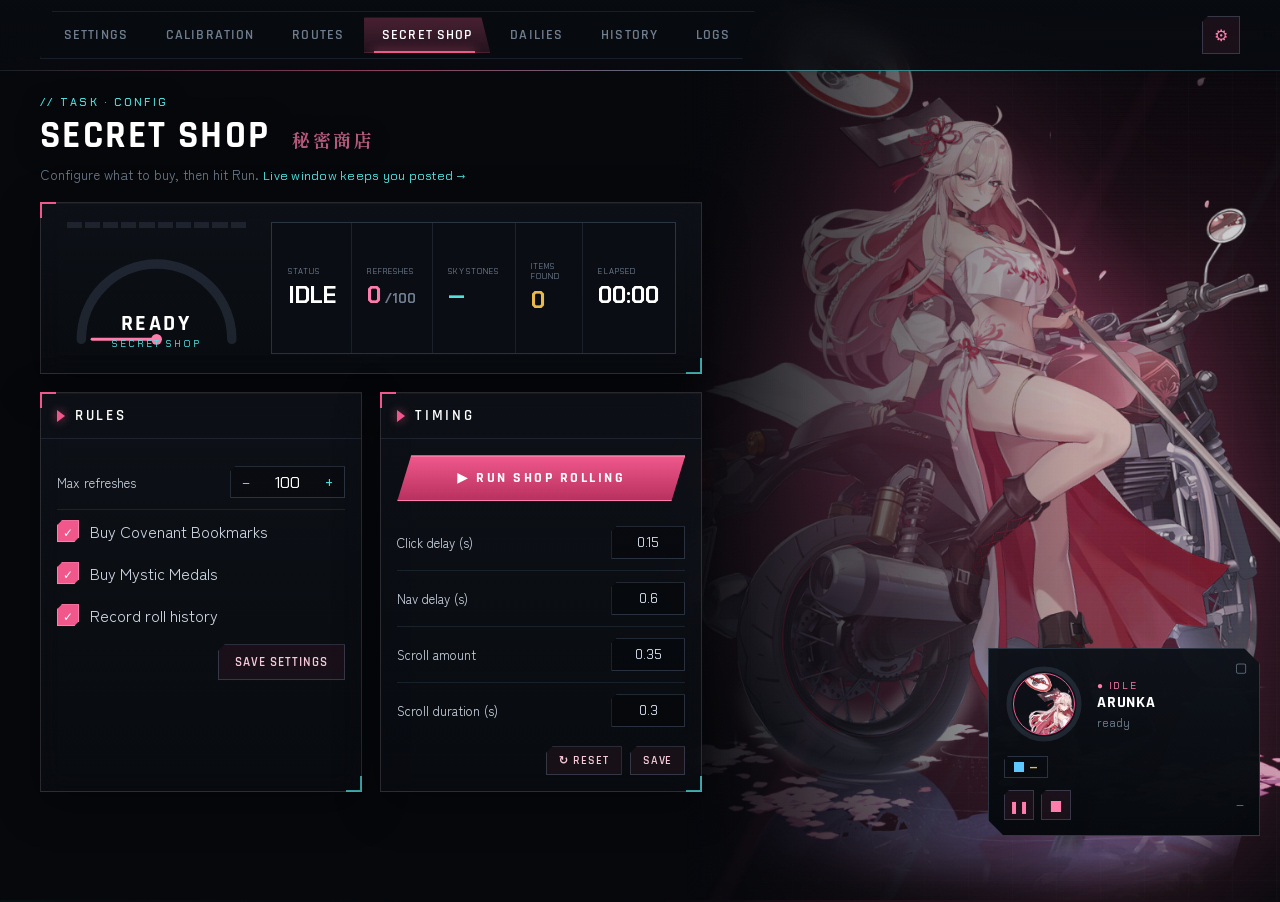
==== ui/index.html @ 245c7cd4 "Initial commit" ====
<!DOCTYPE html>
<html lang="en">
<head>
<meta charset="utf-8">
<meta name="viewport" content="width=device-width, initial-scale=1">
<title>Arunka — Epic Seven Bot</title>
<link rel="preconnect" href="https://fonts.googleapis.com">
<link rel="preconnect" href="https://fonts.gstatic.com" crossorigin>
<link href="https://fonts.googleapis.com/css2?family=Rajdhani:wght@500;600;700&family=Chakra+Petch:wght@400;500;600;700&family=Shippori+Mincho:wght@600;700&family=Zen+Kaku+Gothic+New:wght@400;500;700&display=swap" rel="stylesheet">
<link rel="stylesheet" href="arunka-tech.css">
<link rel="stylesheet" href="arunka-app.css">
<style>
  /* Extra live-state styles */
  .status-dot{width:8px;height:8px;border-radius:50%;background:var(--muted);box-shadow:none;display:inline-block;transition:.3s;}
  .status-dot.ok{background:var(--jade);box-shadow:0 0 8px var(--jade);}
  .status-dot.err{background:var(--crimson-br);box-shadow:0 0 8px var(--crimson-br);}
  #preview-stage-wrap{position:relative;margin:14px;border:1px solid var(--line-2);border-radius:12px;overflow:hidden;background:#0c0e12;}
  #preview-img{display:block;width:100%;height:auto;min-height:200px;object-fit:contain;}
  #preview-placeholder{display:flex;align-items:center;justify-content:center;height:220px;color:var(--muted);font-family:var(--tech);font-size:12px;}
  .ovl-live{position:absolute;border:1.5px solid var(--ice);box-shadow:0 0 12px rgba(79,227,224,.5);background:rgba(79,227,224,.08);pointer-events:none;}
  .ovl-live b{position:absolute;top:-17px;left:0;font-family:var(--tech);font-size:9px;color:var(--ice);white-space:nowrap;}
  #roll-img-wrap{position:relative;margin:14px;border:1px solid var(--line-2);border-radius:12px;overflow:hidden;background:#0c0e12;}
  #roll-img{display:block;width:100%;height:auto;}
  #roll-placeholder{display:flex;align-items:center;justify-content:center;height:200px;color:var(--muted);font-family:var(--tech);font-size:12px;}
  .runbtn.stop{background:linear-gradient(180deg,#444,#2a2a2a);border-color:#666;}
  .runbtn.paused{background:linear-gradient(180deg,#e0a020,#b07818);border-color:#e0a020;}
  select.sel option{background:#0a0e14;}
</style>
</head>
<body data-theme="dark" data-shell="c" data-amb="right">

<div class="char-glow show" id="charGlow"></div>
<img class="ambient right show" id="ambient" src="assets/arunka.png" alt="">
<div class="ambient-scrim"></div>
<div class="petal-field" id="petals"></div>

<!-- ============ SINGLE PERSISTENT NAV ============ -->
<div class="topnav">
  <nav class="gearnav">
    <button class="tab" data-v="settings">Settings</button>
    <button class="tab" data-v="calibration">Calibration</button>
    <button class="tab" data-v="routes">Routes</button>
    <button class="tab on" data-v="shop">Secret Shop</button>
    <button class="tab" data-v="dailies">Dailies</button>
    <button class="tab" data-v="history">History</button>
    <button class="tab" data-v="logs">Logs</button>
  </nav>
  <button class="navsettings" data-v="settings" title="Settings">⚙</button>
</div>

<!-- ============ VIEW: SETTINGS ============ -->
<section class="view" id="v-settings">
  <div class="view-head">
    <h1 data-kick="system · adb link">Settings <span class="jp">設定</span></h1>
    <p>Connect Arunka to your BlueStacks emulator over ADB.</p>
  </div>
  <div class="row screenwrap">
    <div class="col panel">
      <div class="cardhd" style="justify-content:space-between;">ADB Connection
        <span id="adb-status-badge" style="display:flex;align-items:center;gap:7px;font-family:var(--tech);font-size:11px;color:var(--muted);text-transform:none;letter-spacing:0;">
          <span class="status-dot" id="adb-dot"></span><span id="adb-status-text">not connected</span>
        </span>
      </div>
      <div class="pad">
        <div class="field"><label>ADB host</label><input class="inp" id="cfg-adb-host" style="width:140px;" value="localhost"></div>
        <div class="field"><label>ADB port</label><input class="inp" id="cfg-adb-port" value="5555"></div>
        <div class="field" style="align-items:flex-start;flex-direction:column;gap:8px;">
          <label>ADB path</label>
          <div style="display:flex;gap:8px;width:100%;"><input class="inp" id="cfg-adb-path" style="flex:1;width:auto;text-align:left;" value="C:\Program Files\BlueStacks_nxt\HD-Adb.exe"><button class="ghostbtn sm" onclick="browseFile('cfg-adb-path')">Browse…</button></div>
        </div>
        <div class="field" style="align-items:flex-start;flex-direction:column;gap:8px;border-bottom:0;">
          <label>BlueStacks player</label>
          <div style="display:flex;gap:8px;width:100%;"><input class="inp" id="cfg-bs-path" style="flex:1;width:auto;text-align:left;" value="C:\Program Files\BlueStacks_nxt\HD-Player.exe"><button class="ghostbtn sm" onclick="browseFile('cfg-bs-path')">Browse…</button></div>
        </div>
        <div style="display:flex;gap:8px;margin-top:14px;">
          <button class="runbtn" id="connect-btn" style="margin:0;flex:1;padding:13px;" onclick="connectAdb()">⚡ Connect</button>
          <button class="ghostbtn" style="flex:1;" onclick="launchBluestacks()">▶ Launch BlueStacks</button>
        </div>
      </div>
    </div>
    <div class="col panel" style="max-width:320px;">
      <div class="cardhd">Status</div>
      <div class="pad">
        <div class="field"><label>Device</label><span class="chip" id="device-chip" style="color:var(--muted);">—</span></div>
        <div class="field"><label>Capture scale</label><span class="chip"><i class="ico blue"></i>1920px max</span></div>
        <div class="field"><label>Screencap method</label><span class="chip">ADB screencap</span></div>
        <div class="field" style="border-bottom:0;"><label>Templates loaded</label><span class="chip" id="templates-chip"><i class="ico gn"></i><span id="templates-count">0 / 12</span></span></div>
      </div>
    </div>
  </div>

  <div class="row screenwrap">
    <div class="col panel" style="max-width:520px;">
      <div class="cardhd">Appearance &amp; HUD</div>
      <div class="pad">
        <div class="optrow"><label>Theme</label>
          <div class="segset" id="themeSeg">
            <button data-theme-set="dark" class="on">☾ Dark</button>
            <button data-theme-set="light">☀ White</button>
          </div>
        </div>
        <div class="optrow" style="border-bottom:0;"><label>Status window</label>
          <div class="segset" id="hudSeg">
            <button data-set="seal" class="on">◉ Seal HUD</button>
            <button data-set="bar">▭ Status Bar</button>
          </div>
        </div>
      </div>
    </div>
  </div>
</section>

<!-- ============ VIEW: CALIBRATION ============ -->
<section class="view" id="v-calibration">
  <div class="view-head">
    <h1 data-kick="vision · template + nav capture">Calibration <span class="jp">照準</span></h1>
    <p>Teach Arunka what to look for — drag a box to capture a template, single-click to record a nav point. <span class="hand">cyan = live matches ✦</span></p>
  </div>
  <div class="calib">
    <div class="calib-side panel">
      <div class="cardhd">Mode</div>
      <div class="pad" style="overflow:visible;flex:none;padding-bottom:8px;">
        <div class="mode-opt on" data-mopt="tpl"><span class="radio"><i></i></span><div><div style="font-size:13px;">Template <small>· drag region</small></div></div></div>
        <div class="mode-opt" data-mopt="nav"><span class="radio"><i></i></span><div><div style="font-size:13px;">Nav click <small>· single click</small></div></div></div>
        <div class="note dim" style="font-size:15px;margin-top:4px;">drag a box around a UI element ✎</div>
      </div>
      <div class="pad" id="calib-checklist" style="border-top:1px solid var(--line);">
        <div class="grp head first">Templates</div>
        <div class="grp">Secret Shop</div>
        <div class="cap-row"><span class="dot" id="dot-shop_refresh_btn"></span><label>Refresh button</label><button class="capbtn" onclick="captureTemplate('shop_refresh_btn')">Capture</button></div>
        <div class="cap-row"><span class="dot" id="dot-shop_confirm_refresh_btn"></span><label>Confirm refresh dialog</label><button class="capbtn" onclick="captureTemplate('shop_confirm_refresh_btn')">Capture</button></div>
        <div class="cap-row"><span class="dot" id="dot-shop_buy_btn"></span><label>Buy button (row)</label><button class="capbtn" onclick="captureTemplate('shop_buy_btn')">Capture</button></div>
        <div class="cap-row"><span class="dot" id="dot-shop_confirm_buy_btn"></span><label>Buy button (confirm dialog)</label><button class="capbtn" onclick="captureTemplate('shop_confirm_buy_btn')">Capture</button></div>
        <div class="cap-row"><span class="dot" id="dot-item_covenant_bookmark"></span><label>Covenant bookmark icon</label><button class="capbtn" onclick="captureTemplate('item_covenant_bookmark')">Capture</button></div>
        <div class="cap-row"><span class="dot" id="dot-item_mystic_medal"></span><label>Mystic medal icon</label><button class="capbtn" onclick="captureTemplate('item_mystic_medal')">Capture</button></div>
        <div class="grp">Dailies</div>
        <div class="cap-row"><span class="dot" id="dot-daily_missions_tab"></span><label>Daily missions tab</label><button class="capbtn" onclick="captureTemplate('daily_missions_tab')">Capture</button></div>
        <div class="cap-row"><span class="dot" id="dot-daily_claim_all_btn"></span><label>Claim all (dailies)</label><button class="capbtn" onclick="captureTemplate('daily_claim_all_btn')">Capture</button></div>
        <div class="cap-row"><span class="dot" id="dot-mailbox_tab"></span><label>Mailbox tab</label><button class="capbtn" onclick="captureTemplate('mailbox_tab')">Capture</button></div>
        <div class="cap-row"><span class="dot" id="dot-mailbox_claim_all_btn"></span><label>Claim all (mailbox)</label><button class="capbtn" onclick="captureTemplate('mailbox_claim_all_btn')">Capture</button></div>
        <div class="cap-row"><span class="dot" id="dot-reputation_tab"></span><label>Reputation tab</label><button class="capbtn" onclick="captureTemplate('reputation_tab')">Capture</button></div>
        <div class="cap-row"><span class="dot" id="dot-reputation_claim_btn"></span><label>Claim (reputation)</label><button class="capbtn" onclick="captureTemplate('reputation_claim_btn')">Capture</button></div>
        <div class="grp head" style="margin-top:18px;">Nav Click Points</div>
        <div class="grp">Secret Shop</div>
        <div class="cap-row"><span class="dot" id="dot-nav_lobby"></span><label>Lobby / main screen</label><button class="capbtn" onclick="recordNavPoint('nav_lobby')">Record</button></div>
        <div class="cap-row"><span class="dot" id="dot-nav_shop_tab"></span><label>Shop icon in nav bar</label><button class="capbtn" onclick="recordNavPoint('nav_shop_tab')">Record</button></div>
        <div class="cap-row"><span class="dot" id="dot-nav_secret_shop"></span><label>Secret Shop entry</label><button class="capbtn" onclick="recordNavPoint('nav_secret_shop')">Record</button></div>
        <div class="grp">Dailies</div>
        <div class="cap-row"><span class="dot" id="dot-nav_daily_tab"></span><label>Daily missions icon</label><button class="capbtn" onclick="recordNavPoint('nav_daily_tab')">Record</button></div>
        <div class="cap-row"><span class="dot" id="dot-nav_mailbox"></span><label>Mailbox icon</label><button class="capbtn" onclick="recordNavPoint('nav_mailbox')">Record</button></div>
        <div class="cap-row"><span class="dot" id="dot-nav_reputation"></span><label>Reputation icon</label><button class="capbtn" onclick="recordNavPoint('nav_reputation')">Record</button></div>
      </div>
      <div class="pad" style="border-top:1px solid var(--line);flex:none;">
        <button class="runbtn" style="margin:0;padding:13px;" onclick="refreshScreenshot()">◎ Refresh Screenshot</button>
      </div>
    </div>

    <div class="preview panel">
      <div class="preview-head">
        <span style="font-family:var(--brush);color:var(--sakura);letter-spacing:.1em;">Game Preview</span>
        <button class="ghostbtn sm" onclick="refreshScreenshot()">↻ Refresh</button>
      </div>
      <div id="preview-stage-wrap">
        <img id="preview-img" style="display:none;">
        <div id="preview-placeholder">Connect ADB and hit Refresh to see the game screen</div>
      </div>
    </div>
  </div>
</section>

<!-- ============ VIEW: SECRET SHOP ============ -->
<section class="view" id="v-shop">
  <div class="view-head">
    <h1 data-kick="task · config">Secret Shop <span class="jp">秘密商店</span></h1>
    <p>Configure what to buy, then hit Run. <span class="hand">Live window keeps you posted →</span></p>
  </div>

  <div class="panel cluster screenwrap">
    <div class="cluster-l">
      <div class="revstrip">
        <i id="rv0"></i><i id="rv1"></i><i id="rv2"></i><i id="rv3"></i><i id="rv4"></i>
        <i id="rv5"></i><i id="rv6"></i><i id="rv7"></i><i id="rv8"></i><i id="rv9"></i>
      </div>
      <div class="gauge">
        <svg viewBox="0 0 150 92" style="overflow:visible;">
          <path d="M12 84 A63 63 0 0 1 138 84" fill="none" stroke="rgba(150,180,215,.14)" stroke-width="8" stroke-linecap="round"/>
          <path id="gv" d="M12 84 A63 63 0 0 1 138 84" fill="none" stroke="url(#tg)" stroke-width="8" stroke-linecap="round" stroke-dasharray="197.9" stroke-dashoffset="197.9"/>
          <defs><linearGradient id="tg" x1="0" y1="0" x2="1" y2="0"><stop offset="0" stop-color="#f0588c"/><stop offset=".6" stop-color="#ff7daa"/><stop offset="1" stop-color="#4fe3e0"/></linearGradient></defs>
          <line id="ndl" x1="75" y1="84" x2="75" y2="30" stroke="#ff7daa" stroke-width="2.5" stroke-linecap="round" style="transform-box:view-box;transform-origin:75px 84px;"/>
          <circle cx="75" cy="84" r="4.5" fill="#ff7daa"/>
        </svg>
        <div class="center"><div class="st" id="g-st">READY</div><div class="lb">SECRET SHOP</div></div>
      </div>
    </div>
    <div class="readouts">
      <div class="cell"><div class="k">Status</div><div class="v" id="r-status">IDLE</div></div>
      <div class="cell"><div class="k">Refreshes</div><div class="v pink"><span id="r-refresh">0</span><span style="font-size:13px;color:var(--muted)" id="r-max"> /100</span></div></div>
      <div class="cell"><div class="k">Skystones</div><div class="v ice" id="r-sky">—</div></div>
      <div class="cell"><div class="k">Items found</div><div class="v gold" id="r-found">0</div></div>
      <div class="cell"><div class="k">Elapsed</div><div class="v" id="r-elapsed">00:00</div></div>
    </div>
  </div>

  <div class="row screenwrap">
    <div class="col panel">
      <div class="cardhd">Rules</div>
      <div class="pad">
        <div class="field"><label>Max refreshes</label><div class="stepper"><button data-step="-1" data-t="maxref">−</button><span class="v" id="maxref">100</span><button data-step="1" data-t="maxref">+</button></div></div>
        <div class="check"><div class="box on" id="chk-bookmarks">✓</div><label>Buy Covenant Bookmarks</label></div>
        <div class="check"><div class="box on" id="chk-mystic">✓</div><label>Buy Mystic Medals</label></div>
        <div class="check"><div class="box on" id="chk-history">✓</div><label>Record roll history</label></div>
        <div style="text-align:right;margin-top:8px;"><button class="ghostbtn" onclick="saveShopSettings()">Save settings</button></div>
      </div>
    </div>
    <div class="col panel">
      <div class="cardhd">Timing</div>
      <div class="pad">
        <button class="runbtn compact" id="runbtn" onclick="toggleShop()">▶ Run Shop Rolling</button>
        <div class="field"><label>Click delay (s)</label><input class="inp" id="t-click" value="0.15"></div>
        <div class="field"><label>Nav delay (s)</label><input class="inp" id="t-nav" value="0.6"></div>
        <div class="field"><label>Scroll amount</label><input class="inp" id="t-scroll" value="0.35"></div>
        <div class="field" style="border-bottom:0;"><label>Scroll duration (s)</label><input class="inp" id="t-scrolld" value="0.3"></div>
        <div style="display:flex;gap:8px;justify-content:flex-end;margin-top:8px;">
          <button class="ghostbtn sm" onclick="resetShop()">↻ Reset</button>
          <button class="ghostbtn sm" onclick="saveShopSettings()">Save</button>
        </div>
      </div>
    </div>
  </div>
</section>

<!-- ============ VIEW: ROUTES ============ -->
<section class="view" id="v-routes">
  <div class="view-head">
    <h1 data-kick="navigation · click sequences">Routes <span class="jp">経路</span></h1>
    <p>Named sequences of nav points so tasks can drive through menus.</p>
  </div>
  <div class="row screenwrap">
    <div class="col panel" style="max-width:240px;display:flex;flex-direction:column;">
      <div class="cardhd">Saved Routes</div>
      <div class="pad" style="flex:1;" id="routes-list">
        <div style="color:var(--muted);font-family:var(--tech);font-size:12px;">Loading…</div>
      </div>
      <div class="pad" style="padding-top:0;display:flex;gap:8px;">
        <button class="ghostbtn" style="flex:1;" onclick="newRoute()">+ New</button>
        <button class="dangerbtn" style="flex:1;" onclick="deleteRoute()">Delete</button>
      </div>
    </div>
    <div class="col" style="display:flex;flex-direction:column;gap:18px;">
      <div class="panel">
        <div class="cardhd">Route Info</div>
        <div class="pad">
          <div class="field" style="border-bottom:0;gap:14px;"><label style="flex:none;width:96px;">Name</label><input class="inp" id="route-name" style="flex:1;width:auto;text-align:left;" placeholder="route_name"></div>
          <div class="field" style="border-bottom:0;gap:14px;"><label style="flex:none;width:96px;">Description</label><input class="inp" id="route-desc" style="flex:1;width:auto;text-align:left;" placeholder="What this route does"></div>
        </div>
      </div>
      <div class="panel">
        <div class="cardhd" style="justify-content:space-between;">Steps <span style="font-family:var(--tech);font-size:10px;color:var(--muted);letter-spacing:0;text-transform:none;">top = first click</span></div>
        <div class="pad">
          <div id="steps-list"></div>
          <div style="display:flex;gap:10px;align-items:center;margin-top:14px;">
            <span style="font-family:var(--tech);font-size:11px;color:var(--muted);text-transform:uppercase;letter-spacing:.1em;">Add step</span>
            <select class="sel" id="step-select" style="flex:1;"><option value="">— select nav point —</option></select>
            <button class="ghostbtn sm" onclick="addStep()">+ Add</button>
          </div>
        </div>
      </div>
      <button class="runbtn" onclick="saveRoute()">▣ Save Route</button>
    </div>
  </div>
</section>

<!-- ============ VIEW: DAILIES ============ -->
<section class="view" id="v-dailies">
  <div class="view-head">
    <h1 data-kick="task · auto-claim">Dailies <span class="jp">日課</span></h1>
    <p>Select which daily tasks to automate, then run.</p>
  </div>
  <div class="screenwrap panel" style="max-width:680px;">
    <div class="cardhd">Tasks</div>
    <div class="pad">
      <div class="check"><div class="box on" id="d-missions">✓</div><label>Claim daily mission rewards</label></div>
      <div class="check"><div class="box on" id="d-mailbox">✓</div><label>Claim mailbox</label></div>
      <div class="check"><div class="box on" id="d-reputation">✓</div><label>Claim reputation rewards</label></div>
    </div>
  </div>
  <button class="runbtn" id="dailies-runbtn" style="max-width:680px;" onclick="toggleDailies()">▶ Run Dailies</button>
</section>

<!-- ============ VIEW: HISTORY ============ -->
<section class="view" id="v-history">
  <div class="view-head">
    <h1 data-kick="telemetry · run log">History <span class="jp">記録</span></h1>
    <p>Recorded rolls — step through each captured frame.</p>
  </div>
  <div class="row screenwrap">
    <div class="col panel" style="max-width:240px;display:flex;flex-direction:column;">
      <div class="cardhd" style="justify-content:space-between;">Runs <span style="font-family:var(--tech);font-size:10px;color:var(--muted);text-transform:none;letter-spacing:0;" id="history-size">—</span></div>
      <div class="pad" style="flex:1;" id="history-runs-list">
        <div style="color:var(--muted);font-family:var(--tech);font-size:12px;">Loading…</div>
      </div>
      <div class="pad" style="padding-top:0;display:flex;gap:8px;">
        <button class="ghostbtn" style="flex:1;" onclick="loadHistory()">Refresh</button>
        <button class="dangerbtn" style="flex:1;" onclick="clearHistory()">Clear all</button>
      </div>
    </div>
    <div class="col panel">
      <div style="display:flex;align-items:center;gap:10px;padding:11px 14px;border-bottom:1px solid var(--line);flex-wrap:wrap;">
        <button class="navsq" id="roll-prev" onclick="prevRoll()">◀</button>
        <span style="font-family:var(--tech);font-size:12px;color:var(--bone);" id="roll-counter">Roll — / —</span>
        <button class="navsq" id="roll-next" onclick="nextRoll()">▶</button>
        <span class="seg-toggle"><b class="on" id="seg-top" onclick="switchHalf('top')">Top</b><b id="seg-bot" onclick="switchHalf('bottom')">Bottom</b></span>
        <span style="flex:1;"></span>
        <button class="dangerbtn sm" onclick="deleteCurrentRoll()">Delete roll</button>
        <button class="dangerbtn sm" onclick="deleteCurrentRun()">Delete run</button>
        <button class="ghostbtn sm" onclick="exportCsv()">Export CSV</button>
      </div>
      <div id="roll-img-wrap">
        <img id="roll-img" style="display:none;">
        <div id="roll-placeholder">Select a run to view rolls</div>
      </div>
      <div id="roll-outcome" style="margin:0 14px 14px;padding:10px 13px;border-radius:9px;background:rgba(0,0,0,.35);border:1px solid var(--line);font-family:var(--tech);font-size:12px;color:var(--bone);display:none;">
        <span style="color:var(--muted)">Outcome:</span> <span id="roll-outcome-text">—</span>
      </div>
    </div>
  </div>
</section>

<!-- ============ VIEW: LOGS ============ -->
<section class="view" id="v-logs">
  <div class="view-head">
    <h1 data-kick="system · live output">Logs <span class="jp">記録</span></h1>
    <p>Live colored output from the bot runtime.</p>
  </div>
  <div class="screenwrap panel">
    <div class="logbar">
      <div class="lfilter">
        <b class="on" data-lf="ALL">ALL</b>
        <b data-lf="INFO">INFO</b>
        <b data-lf="OK">OK</b>
        <b data-lf="WARN">WARN</b>
        <b data-lf="ERR">ERR</b>
      </div>
      <span style="flex:1;"></span>
      <span class="check" style="padding:0;gap:7px;"><span class="box on" id="autoscroll-box" style="width:18px;height:18px;">✓</span><label style="font-size:12px;flex:none;" onclick="toggleAutoscroll()">Autoscroll</label></span>
      <button class="dangerbtn sm" onclick="clearLogs()">Clear</button>
    </div>
    <div class="terminal" id="terminal"></div>
  </div>
</section>

<!-- ============ SEAL HUD ============ -->
<div class="live-seal" id="liveSeal">
  <span class="collapse" title="collapse">▢</span>
  <div class="top">
    <div class="seal-portrait">
      <span class="pulse"></span>
      <svg class="ring" width="80" height="80" viewBox="0 0 80 80" style="position:absolute;inset:0;">
        <circle class="trk" cx="40" cy="40" r="35" stroke-width="5"/>
        <circle class="val" id="sealRing" cx="40" cy="40" r="35" stroke-width="5" stroke-dasharray="219.9" stroke-dashoffset="219.9"/>
      </svg>
      <div class="face"><img src="assets/arunka.png" alt="Arunka"></div>
    </div>
    <div style="flex:1;min-width:0;">
      <div class="taskstate" id="hud-state">● idle</div>
      <div class="tasklabel" id="hud-task">Arunka</div>
      <div style="font-family:var(--tech);font-size:11px;color:var(--muted);margin-top:3px;" id="hud-sub">ready</div>
    </div>
  </div>
  <div style="display:flex;gap:6px;margin-top:12px;flex-wrap:wrap;">
    <span class="chip"><i class="ico blue"></i><b id="s-sky">—</b></span>
  </div>
  <div style="display:flex;gap:7px;margin-top:12px;align-items:center;">
    <div class="ctrlbtn" id="hud-pause" title="pause/resume" onclick="hudPause()">❚❚</div>
    <div class="ctrlbtn stop" title="stop" onclick="hudStop()">■</div>
    <div style="flex:1"></div>
    <div style="font-family:var(--tech);font-size:11px;color:var(--muted);" id="hud-elapsed">—</div>
  </div>
</div>

<!-- ============ STATUS BAR ============ -->
<div class="live-bar" id="liveBar">
  <img src="assets/arunka.png" alt="Arunka">
  <div class="seg" style="flex:none;min-width:150px;">
    <div class="taskstate" id="bar-state" style="color:var(--crimson-br)">▮ IDLE</div>
    <div class="glitch" id="bar-task" data-t="ARUNKA" style="font-size:15px;">ARUNKA</div>
  </div>
  <div class="seg" style="flex:1;">
    <div style="display:flex;justify-content:space-between;font-family:var(--tech);font-size:9.5px;color:var(--muted);letter-spacing:.1em;">
      <span id="bar-sub">READY</span><span id="bar-pct">0%</span>
    </div>
    <div class="bar" style="margin-top:5px;height:5px;"><i id="bar-bar" style="width:0%"></i></div>
    <div class="bar-read" style="margin-top:7px;">
      <span style="color:#5aa9e6">◇ <b id="b-sky">—</b></span>
      <span style="color:var(--muted)">elapsed <b id="b-elapsed" style="color:var(--bone)">—</b></span>
    </div>
  </div>
  <div class="seg" style="display:flex;gap:7px;">
    <div class="ctrlbtn" title="pause" onclick="hudPause()">❚❚</div>
    <div class="ctrlbtn stop" title="stop" onclick="hudStop()">■</div>
  </div>
</div>

<script>
/* =====================================================================
   ARUNKA — frontend runtime
   Talks to Python via window.pywebview.api.*  (each call → Promise)
   Python pushes updates via window.arunka.* callbacks
   ===================================================================== */

const $  = s => document.querySelector(s);
const $$ = s => [...document.querySelectorAll(s)];

// ── State ────────────────────────────────────────────────────────────────────
let _shopRunning  = false;
let _shopPaused   = false;
let _dailiesRunning = false;
let _autoscroll   = true;
let _currentRun   = null;   // { run_id, rolls: [] }
let _currentRoll  = 0;      // index into _currentRun.rolls
let _rollHalf     = 'top';
let _routes       = {};
let _navPoints    = [];
let _selectedRoute = null;
let _currentSteps = [];

// Gauge animation
const ARC = 197.9, RINGC = 219.9;
let _rpm = 0, _rpmTarget = 0, _raf = null;

// ── Petals ───────────────────────────────────────────────────────────────────
(function(){
  const f = $('#petals'); let html = '';
  for(let i=0;i<10;i++)
    html+=`<span class="pf-petal" style="left:${4+i*10}%;animation-duration:${9+i%6}s;animation-delay:${i*1.3}s;transform:scale(${.6+(i%3)*.3})"></span>`;
  f.innerHTML = html;
})();

// ── Ambient art per view ─────────────────────────────────────────────────────
const AMB = {
  settings:   {side:'right', cls:''},
  calibration:{side:'left',  cls:'small faint'},
  routes:     {side:'left',  cls:'small'},
  shop:       {side:'right', cls:''},
  dailies:    {side:'right', cls:''},
  history:    {side:'right', cls:'faint'},
  logs:       {side:'left',  cls:'faint'},
};
function placeAmbient(v){
  const a = AMB[v] || AMB.shop;
  document.body.dataset.amb = a.side;
  $('#ambient').className = 'ambient show ' + a.side + ' ' + a.cls;
  $('#charGlow').className = 'char-glow ' + (a.cls.includes('faint') ? '' : 'show');
}

// ── Tab switching ─────────────────────────────────────────────────────────────
function show(v){
  if(!AMB[v]) v = 'shop';
  $$('.tab').forEach(t => t.classList.toggle('on', t.dataset.v === v));
  $$('.view').forEach(s => s.classList.toggle('on', s.id === 'v-'+v));
  $('.navsettings')?.classList.toggle('on', v === 'settings');
  localStorage.setItem('arunka-tab', v);
  placeAmbient(v);
  // Lazy-load tab data
  if(v === 'history')   loadHistory();
  if(v === 'routes')    loadRoutes();
  if(v === 'calibration') loadTemplateStatus();
}
$$('.tab').forEach(t => t.addEventListener('click', () => show(t.dataset.v)));
$('.navsettings')?.addEventListener('click', () => show('settings'));

// ── Theme ─────────────────────────────────────────────────────────────────────
function setTheme(t){
  document.body.setAttribute('data-theme', t);
  localStorage.setItem('arunka-theme', t);
  $$('[data-theme-set]').forEach(x => x.classList.toggle('on', x.dataset.themeSet === t));
}
$$('[data-theme-set]').forEach(b => b.addEventListener('click', () => setTheme(b.dataset.themeSet)));

// ── HUD mode ─────────────────────────────────────────────────────────────────
function setWinMode(m){
  localStorage.setItem('arunka-winmode', m);
  $$('[data-set]').forEach(x => x.classList.toggle('on', x.dataset.set === m));
  document.body.dataset.mode = m;
}
$$('[data-set]').forEach(b => b.addEventListener('click', () => setWinMode(b.dataset.set)));

// ── Steppers ─────────────────────────────────────────────────────────────────
$$('.stepper button[data-step]').forEach(b => b.addEventListener('click', () => {
  const el = document.getElementById(b.dataset.t);
  let v = parseInt(el.textContent.replace(/,/g,'')) + (+b.dataset.step);
  v = Math.max(0, v);
  el.textContent = v.toLocaleString();
}));

// ── Checkboxes ───────────────────────────────────────────────────────────────
$$('.check .box').forEach(b => b.addEventListener('click', () => {
  b.classList.toggle('on');
  b.textContent = b.classList.contains('on') ? '✓' : '';
}));

// ── Log filter ───────────────────────────────────────────────────────────────
$$('.lfilter b').forEach(b => b.addEventListener('click', () => {
  $$('.lfilter b').forEach(x => x.classList.toggle('on', x === b));
  const f = b.dataset.lf;
  $$('#terminal .logline').forEach(l => {
    const lv = l.dataset.lv || 'info';
    l.style.display = (f === 'ALL' || lv.toUpperCase() === f) ? 'flex' : 'none';
  });
}));

// ── Calibration radio ────────────────────────────────────────────────────────
$$('.mode-opt').forEach(o => o.addEventListener('click', () =>
  o.parentElement.querySelectorAll('.mode-opt').forEach(x => x.classList.toggle('on', x === o))
));

// ── Seal HUD drag ────────────────────────────────────────────────────────────
(function(){
  const el = $('#liveSeal'); if(!el) return;
  let d=false, sx, sy, ox=0, oy=0;
  el.addEventListener('pointerdown', e => {
    if(e.target.classList.contains('collapse')||e.target.classList.contains('ctrlbtn')) return;
    d=true; sx=e.clientX; sy=e.clientY; el.style.cursor='grabbing'; el.setPointerCapture(e.pointerId);
  });
  el.addEventListener('pointermove', e => { if(!d) return; el.style.transform=`translate(${ox+e.clientX-sx}px,${oy+e.clientY-sy}px)`; });
  el.addEventListener('pointerup',   e => { d=false; ox+=e.clientX-sx; oy+=e.clientY-sy; el.style.cursor='grab'; });
  el.querySelector('.collapse').addEventListener('click', () => {
    el.style.transition='.25s'; el.style.opacity='.4'; el.style.transform+=' scale(.85)';
    setTimeout(()=>{ el.style.opacity='1'; el.style.transform=el.style.transform.replace(' scale(.85)',''); },650);
  });
})();

// ── Gauge RAF loop ────────────────────────────────────────────────────────────
function paintGauge(){
  const f = Math.max(0, Math.min(1, _rpm));
  const gv=$('#gv'); if(gv) gv.style.strokeDashoffset = ARC*(1-f);
  const n=$('#ndl');  if(n)  n.style.transform = `rotate(${-90+180*f}deg)`;
  const lit = Math.round(f*10);
  for(let i=0;i<10;i++){
    const el=$('#rv'+i); if(!el) continue;
    el.className = i<lit ? (i>=9?'red':i>=6?'warn':'on') : '';
  }
}
function gaugeLoop(){ _rpm += (_rpmTarget-_rpm)*0.12; _rpm=Math.max(0,_rpm); paintGauge(); _raf=requestAnimationFrame(gaugeLoop); }
gaugeLoop();

// ── HUD sync ──────────────────────────────────────────────────────────────────
function syncHUD(data){
  const { refresh=0, found=0, elapsed='00:00', max=100, state='idle', task='Arunka', sky=null } = data;
  const pct = Math.round(refresh/max*100);

  // cluster
  $('#r-refresh').textContent = refresh;
  $('#r-found').textContent   = found;
  $('#r-elapsed').textContent = elapsed;
  $('#r-max').textContent     = ` /${max}`;
  if(sky !== null) $('#r-sky').textContent = sky.toLocaleString ? sky.toLocaleString() : sky;

  // gauge ring
  const ring = $('#sealRing');
  if(ring) ring.style.strokeDashoffset = RINGC*(1 - refresh/max);

  // seal HUD
  $('#hud-sub').innerHTML = `refresh <b style="color:var(--sakura)">${refresh}</b>/${max} · found ${found}`;
  $('#hud-elapsed').textContent = elapsed;
  if(sky !== null){ $('#s-sky').textContent = sky; }

  // status bar
  $('#bar-sub').textContent    = `REFRESH ${refresh}/${max} · FOUND ${found}`;
  $('#bar-pct').textContent    = pct+'%';
  $('#bar-bar').style.width    = pct+'%';
  $('#b-elapsed').textContent  = elapsed;
  if(sky !== null) $('#b-sky').textContent = sky;

  setHUDState(state, task);
}

function setHUDState(state, task='Arunka'){
  const labels = {idle:'● idle', running:'● rolling', paused:'❚ paused', done:'✓ done', error:'✕ error'};
  $('#hud-state').textContent  = labels[state] || '● '+state;
  $('#hud-task').textContent   = task;
  $('#bar-state').textContent  = '▮ '+(state.toUpperCase());
  $('#bar-task').textContent   = task.toUpperCase();
  $('#bar-task').dataset.t     = task.toUpperCase();

  // cluster status + gauge RPM
  const stMap = {idle:'IDLE', running:'RUNNING', paused:'PAUSED', done:'DONE', error:'ERROR'};
  const stEl = $('#r-status'); if(stEl) stEl.textContent = stMap[state]||state.toUpperCase();
  const gst  = $('#g-st');     if(gst)  gst.textContent  = state==='running'?'ROLL':state==='done'?'DONE':'READY';
  _rpmTarget = state==='running' ? 0.65 + Math.random()*0.25 : 0;
}

// ─── Python → JS callbacks (window.arunka) ────────────────────────────────────
window.arunka = {

  log(ts, level, tag, msg){
    const t = $('#terminal'); if(!t) return;
    const row = document.createElement('div');
    row.className = 'logline'; row.dataset.lv = level;
    const lvMap = {ok:'ok', info:'info', warn:'warn', err:'err', debug:'info', success:'ok', warning:'warn', error:'err', critical:'err'};
    const lv = lvMap[level] || 'info';
    row.innerHTML = `<span class="ts">${ts}</span><span class="lv ${lv}">${lv.toUpperCase()}</span><span class="tag">[${tag}]</span><span class="msg">${msg}</span>`;

    // apply current filter
    const active = $('.lfilter b.on');
    const f = active ? active.dataset.lf : 'ALL';
    if(f !== 'ALL' && lv.toUpperCase() !== f) row.style.display = 'none';

    t.appendChild(row);
    if(_autoscroll) t.scrollTop = t.scrollHeight;
    while(t.children.length > 200) t.removeChild(t.firstChild);
  },

  shopProgress(data){
    _shopRunning = true;
    syncHUD({...data, state: _shopPaused ? 'paused' : 'running', task:'Secret Shop'});
  },

  shopState(state){
    if(state === 'running'){ _shopRunning=true; _shopPaused=false; }
    if(state === 'paused') { _shopPaused=true; }
    if(state === 'done' || state === 'error'){ _shopRunning=false; _shopPaused=false; _rpmTarget=0; }
    setHUDState(state, 'Secret Shop');

    const btn = $('#runbtn');
    if(state === 'running'){ btn.textContent='❚❚ Pause'; btn.classList.add('stop'); btn.classList.remove('paused'); }
    else if(state === 'paused'){ btn.textContent='▶ Resume'; btn.classList.remove('stop'); btn.classList.add('paused'); }
    else { btn.textContent='▶ Run Shop Rolling'; btn.classList.remove('stop','paused'); _rpmTarget=0; }
  },

  dailiesState(state){
    _dailiesRunning = (state === 'running');
    const btn = $('#dailies-runbtn');
    if(state==='running'){ btn.textContent='■ Stop Dailies'; btn.classList.add('stop'); }
    else { btn.textContent='▶ Run Dailies'; btn.classList.remove('stop'); }
    setHUDState(state, 'Dailies');
  },

  adbStatus(connected, serial){
    const dot  = $('#adb-dot');
    const text = $('#adb-status-text');
    const chip = $('#device-chip');
    if(connected){
      dot.className  = 'status-dot ok';
      text.textContent = serial + ' connected';
      text.style.color = 'var(--jade)';
      chip.innerHTML = `<i class="ico gn"></i>${serial}`;
      chip.style.borderColor = 'var(--jade)';
      chip.style.color       = 'var(--jade)';
    } else {
      dot.className  = 'status-dot';
      text.textContent = 'not connected';
      text.style.color = 'var(--muted)';
      chip.textContent = '—';
      chip.style.borderColor = '';
      chip.style.color       = 'var(--muted)';
    }
  },

  templateStatus(status){
    let ok=0, total=0;
    for(const [k,v] of Object.entries(status)){
      const dot = $(`#dot-${k}`); if(!dot) continue;
      total++;
      if(v){ ok++; dot.className='dot ok'; } else { dot.className='dot miss'; }
    }
    const chip = $('#templates-count');
    if(chip) chip.textContent = `${ok} / ${total}`;
  },
};

// ─── Settings ────────────────────────────────────────────────────────────────
function connectAdb(){
  const host = $('#cfg-adb-host').value;
  const port = $('#cfg-adb-port').value;
  const path = $('#cfg-adb-path').value;
  const bspath = $('#cfg-bs-path').value;

  // Save config first
  api('save_settings', {adb:{host,port:parseInt(port),adb_path:path,emulator_exe:bspath}})
    .then(() => api('connect_adb'))
    .then(r => {
      if(r.ok){ window.arunka.adbStatus(true, r.serial); }
      else { window.arunka.adbStatus(false, null); alert('ADB connect failed: '+r.error); }
    });
}

function launchBluestacks(){
  api('launch_bluestacks').then(r => {
    if(!r.ok) alert('Launch failed: '+r.error);
  });
}

function browseFile(id){
  // pywebview exposes a native file dialog
  if(window.pywebview){
    const result = window.pywebview.api.open_file_dialog ? null : null;
    // Fallback: open input[type=file] temporarily
  }
  // Use a hidden input as fallback
  const inp = document.createElement('input');
  inp.type = 'file'; inp.accept = '.exe,*';
  inp.onchange = () => { if(inp.files[0]) document.getElementById(id).value = inp.files[0].path||inp.files[0].name; };
  inp.click();
}

// ─── Calibration ─────────────────────────────────────────────────────────────
function loadTemplateStatus(){
  api('get_template_status').then(status => {
    window.arunka.templateStatus(status);
  });
}

function refreshScreenshot(){
  api('get_screenshot').then(r => {
    const img  = $('#preview-img');
    const ph   = $('#preview-placeholder');
    if(r.ok){
      img.src = 'data:image/jpeg;base64,'+r.image;
      img.style.display='block'; ph.style.display='none';
    } else {
      ph.textContent = 'Error: '+r.error; ph.style.display='flex'; img.style.display='none';
    }
  });
}

function captureTemplate(name){
  window.arunka.log(new Date().toTimeString().slice(0,8),'info','calib',
    `Ready to capture "${name}" — drag a region on the screenshot`);
  // TODO: implement drag-to-capture overlay on preview-img
  // For now, mark as a user instruction
}

function recordNavPoint(name){
  window.arunka.log(new Date().toTimeString().slice(0,8),'info','calib',
    `Ready to record "${name}" — click the point on the screenshot`);
}

// ─── Routes ──────────────────────────────────────────────────────────────────
function loadRoutes(){
  api('get_routes').then(data => {
    _routes    = data.routes    || {};
    _navPoints = data.nav_points || [];
    renderRouteList();
    renderNavPointSelect();
  });
}

function renderRouteList(){
  const list = $('#routes-list'); if(!list) return;
  list.innerHTML = '';
  const names = Object.keys(_routes);
  if(!names.length){ list.innerHTML='<div style="color:var(--muted);font-family:var(--tech);font-size:12px;">No routes saved</div>'; return; }
  names.forEach(name => {
    const route = _routes[name];
    const steps = Array.isArray(route) ? route : (route.steps||[]);
    const el = document.createElement('div');
    el.className = 'runitem' + (name===_selectedRoute?' on':'');
    el.innerHTML = `<div><div class="t">${name}</div><div class="s">${steps.length} steps</div></div><span class="arrow">▸</span>`;
    el.addEventListener('click', () => selectRoute(name));
    list.appendChild(el);
  });
}

function renderNavPointSelect(){
  const sel = $('#step-select'); if(!sel) return;
  sel.innerHTML = '<option value="">— select nav point —</option>';
  _navPoints.forEach(p => sel.innerHTML += `<option value="${p}">${p}</option>`);
  // also add delay option
  sel.innerHTML += '<option value="wait:0.6">delay · 0.6s</option>';
}

function selectRoute(name){
  _selectedRoute = name;
  const route = _routes[name] || {};
  const steps = Array.isArray(route) ? route : (route.steps||[]);
  const desc  = Array.isArray(route) ? '' : (route.description||'');
  $('#route-name').value  = name;
  $('#route-desc').value  = desc;
  _currentSteps = [...steps];
  renderSteps();
  renderRouteList();
}

function renderSteps(){
  const list = $('#steps-list'); if(!list) return;
  list.innerHTML = '';
  _currentSteps.forEach((s,i) => {
    const el = document.createElement('div');
    el.className='step';
    const kind = s.startsWith('wait') ? 'wait' : 'nav';
    el.innerHTML=`<span class="idx">${i+1}</span><span class="kindtag">${kind}</span><span class="nm">${s}</span><span class="sctrl"><button class="navsq" onclick="moveStep(${i},-1)">▲</button><button class="navsq" onclick="moveStep(${i},1)">▼</button><button class="navsq" onclick="removeStep(${i})">✕</button></span>`;
    list.appendChild(el);
  });
}

function addStep(){
  const v = $('#step-select').value;
  if(!v) return;
  _currentSteps.push(v);
  renderSteps();
}
function removeStep(i){ _currentSteps.splice(i,1); renderSteps(); }
function moveStep(i,dir){
  const j=i+dir; if(j<0||j>=_currentSteps.length) return;
  [_currentSteps[i],_currentSteps[j]]=[_currentSteps[j],_currentSteps[i]];
  renderSteps();
}
function newRoute(){ _selectedRoute=null; $('#route-name').value=''; $('#route-desc').value=''; _currentSteps=[]; renderSteps(); renderRouteList(); }
function deleteRoute(){
  if(!_selectedRoute) return;
  if(!confirm(`Delete route "${_selectedRoute}"?`)) return;
  api('delete_route', _selectedRoute).then(() => { delete _routes[_selectedRoute]; _selectedRoute=null; renderRouteList(); });
}
function saveRoute(){
  const name = $('#route-name').value.trim().replace(/\s+/g,'_');
  const desc = $('#route-desc').value.trim();
  if(!name){ alert('Route needs a name'); return; }
  api('save_route', name, desc, _currentSteps).then(r => {
    if(r.ok){ _routes[name]={steps:_currentSteps,description:desc}; _selectedRoute=name; renderRouteList(); }
  });
}

// ─── Secret Shop ─────────────────────────────────────────────────────────────
function getShopConfig(){
  return {
    refresh_limit:    parseInt($('#maxref').textContent) || 100,
    buy_bookmarks:    $('#chk-bookmarks').classList.contains('on'),
    buy_mystic_medals:$('#chk-mystic').classList.contains('on'),
    click_delay:      parseFloat($('#t-click').value)||0.15,
    navigation_delay: parseFloat($('#t-nav').value)||0.6,
    scroll_amount:    parseFloat($('#t-scroll').value)||0.35,
    scroll_duration:  parseFloat($('#t-scrolld').value)||0.3,
  };
}

function toggleShop(){
  if(_shopRunning){ api('pause_shop').then(r => window.arunka.shopState(r.state)); }
  else { api('start_shop', getShopConfig()).then(r => { if(!r.ok) alert(r.error); }); }
}

function resetShop(){ api('stop_shop').then(() => { _shopRunning=false; _shopPaused=false; syncHUD({state:'idle'}); window.arunka.shopState('idle'); }); }

function saveShopSettings(){
  api('save_settings',{ secret_shop:{ refresh_limit:parseInt($('#maxref').textContent)||100,
    buy_bookmarks:$('#chk-bookmarks').classList.contains('on'), buy_mystic_medals:$('#chk-mystic').classList.contains('on'),
    enabled:$('#chk-history').classList.contains('on') },
    timing:{ click_delay:parseFloat($('#t-click').value), navigation_delay:parseFloat($('#t-nav').value),
             scroll_amount:parseFloat($('#t-scroll').value), scroll_duration:parseFloat($('#t-scrolld').value) }
  }).then(() => window.arunka.log(new Date().toTimeString().slice(0,8),'ok','config','Settings saved'));
}

function hudPause(){ if(_shopRunning) api('pause_shop').then(r => window.arunka.shopState(r.state)); }
function hudStop() { if(_shopRunning) api('stop_shop'); else if(_dailiesRunning) api('stop_dailies'); }

// ─── Dailies ─────────────────────────────────────────────────────────────────
function toggleDailies(){
  if(_dailiesRunning){ api('stop_dailies'); }
  else {
    const sel = {
      missions:   $('#d-missions').classList.contains('on'),
      mailbox:    $('#d-mailbox').classList.contains('on'),
      reputation: $('#d-reputation').classList.contains('on'),
    };
    api('start_dailies', sel).then(r => { if(!r.ok) alert(r.error); });
  }
}

// ─── History ─────────────────────────────────────────────────────────────────
function loadHistory(){
  api('get_runs').then(data => {
    const runs = data.runs || [];
    const size = data.total_size || '—';
    $('#history-size').textContent = `${runs.length} · ${size}`;
    const list = $('#history-runs-list'); if(!list) return;
    list.innerHTML = '';
    if(!runs.length){ list.innerHTML='<div style="color:var(--muted);font-family:var(--tech);font-size:12px;">No history yet</div>'; return; }
    runs.forEach(run => {
      const el = document.createElement('div');
      el.className='runitem';
      const label = (run.id||'').replace('_',' · ').replace(/-/g,':');
      el.innerHTML=`<div><div class="t">${label}</div><div class="s">${run.rolls||0} rolls · ${run.bought||0} bought</div></div><span class="arrow">▸</span>`;
      el.addEventListener('click', () => selectRun(run));
      list.appendChild(el);
    });
  });
}

function selectRun(runSummary){
  $$('#history-runs-list .runitem').forEach(x=>x.classList.remove('on'));
  event.currentTarget?.classList.add('on');
  api('get_run_detail', runSummary.id).then(detail => {
    const rolls = detail.rolls || [];
    _currentRun  = { run_id: runSummary.id, rolls };
    _currentRoll = 0;
    showRoll(0);
    $('#roll-outcome').style.display = rolls.length ? 'block' : 'none';
  });
}

function showRoll(idx){
  if(!_currentRun) return;
  const rolls = _currentRun.rolls;
  if(!rolls.length){ $('#roll-counter').textContent='Roll — / —'; return; }
  idx = Math.max(0, Math.min(rolls.length-1, idx));
  _currentRoll = idx;
  const roll = rolls[idx];
  $('#roll-counter').textContent = `Roll ${idx+1} / ${rolls.length}`;
  const filename = _rollHalf === 'top' ? roll.top_img : roll.bottom_img;
  api('get_roll_image', _currentRun.run_id, filename).then(b64 => {
    const img=document.getElementById('roll-img'), ph=document.getElementById('roll-placeholder');
    if(b64){ img.src='data:image/jpeg;base64,'+b64; img.style.display='block'; ph.style.display='none'; }
    else   { img.style.display='none'; ph.textContent='No image for this roll'; ph.style.display='flex'; }
  });
  if(roll){
    const out = roll.outcome||'—';  // roll.n is the roll number
    $('#roll-outcome-text').innerHTML=`<span style="color:var(--gold)">${out}</span>&nbsp; <span style="color:var(--muted)">Found:</span> ${roll.found||0} &nbsp;<span style="color:var(--muted)">Bought:</span> ${roll.bought||0}`;
    $('#roll-outcome').style.display='block';
  }
}

function prevRoll(){ if(_currentRun) showRoll(_currentRoll-1); }
function nextRoll(){ if(_currentRun) showRoll(_currentRoll+1); }

function switchHalf(half){
  _rollHalf = half;
  $('#seg-top').classList.toggle('on', half==='top');
  $('#seg-bot').classList.toggle('on', half==='bottom');
  if(_currentRun) showRoll(_currentRoll);
}

function deleteCurrentRoll(){
  if(!_currentRun||!_currentRun.rolls.length) return;
  if(!confirm('Delete this roll?')) return;
  // TODO: api call once delete_roll is implemented
}

function deleteCurrentRun(){
  if(!_currentRun) return;
  if(!confirm('Delete this entire run?')) return;
  api('delete_run', _currentRun.run_id).then(() => { _currentRun=null; loadHistory(); });
}

function clearHistory(){ if(!confirm('Clear all history?')) return; api('clear_history').then(() => loadHistory()); }
function exportCsv(){
  if(!_currentRun) return;
  api('export_run_csv', _currentRun.run_id).then(r => { if(r.ok) alert('CSV saved to: '+r.path); });
}

// ─── Logs ─────────────────────────────────────────────────────────────────────
function clearLogs(){ const t=$('#terminal'); if(t) t.innerHTML=''; }
function toggleAutoscroll(){
  _autoscroll = !_autoscroll;
  const box=$('#autoscroll-box');
  box.classList.toggle('on',_autoscroll);
  box.textContent = _autoscroll ? '✓' : '';
}

// ─── pywebview API helper ─────────────────────────────────────────────────────
function api(method, ...args){
  if(window.pywebview && window.pywebview.api){
    return window.pywebview.api[method](...args);
  }
  // Fallback for browser testing (no-op Promise)
  console.warn('[api] pywebview not ready, called:', method, args);
  return Promise.resolve({ok:false,error:'pywebview not ready'});
}

// ─── Init (runs after pywebview is ready) ─────────────────────────────────────
function init(){
  // Load settings into form fields
  api('get_settings').then(s => {
    const adb = s.adb || {};
    if(adb.host)         $('#cfg-adb-host').value = adb.host;
    if(adb.port)         $('#cfg-adb-port').value = adb.port;
    if(adb.adb_path)     $('#cfg-adb-path').value = adb.adb_path;
    if(adb.emulator_exe) $('#cfg-bs-path').value  = adb.emulator_exe;
    const ss = s.secret_shop || {};
    if(ss.refresh_limit) $('#maxref').textContent  = ss.refresh_limit;
    if(ss.buy_bookmarks    === false){ const b=$('#chk-bookmarks'); b.classList.remove('on'); b.textContent=''; }
    if(ss.buy_mystic_medals=== false){ const b=$('#chk-mystic');    b.classList.remove('on'); b.textContent=''; }
    const t = s.timing || {};
    if(t.click_delay)       $('#t-click').value  = t.click_delay;
    if(t.navigation_delay)  $('#t-nav').value    = t.navigation_delay;
    if(t.scroll_amount)     $('#t-scroll').value = t.scroll_amount;
    if(t.scroll_duration)   $('#t-scrolld').value= t.scroll_duration;
  });

  // Check ADB status
  api('get_adb_status').then(r => window.arunka.adbStatus(r.connected, r.serial));
}

// ─── Boot ─────────────────────────────────────────────────────────────────────
setTheme(localStorage.getItem('arunka-theme') || 'dark');
setWinMode(localStorage.getItem('arunka-winmode') || 'seal');
show(localStorage.getItem('arunka-tab') || 'shop');
paintGauge();

// pywebview fires this event when the Python API is bound
window.addEventListener('pywebviewready', init);
// In dev (opening HTML in browser directly), init after a tick
if(!window.pywebview) setTimeout(init, 100);
</script>
</body>
</html>
---- ui/arunka-tech.css ----
/* =========================================================
   ARUNKA — futurist moto-tech instrument cluster
   Carbon dark · sakura-pink primary · cyan telemetry accent.
   Class vocabulary unchanged so the Seal HUD + Status Bar carry over.
   ========================================================= */

:root{
  --ink:        #07090d;
  --ink-2:      #0c1016;
  --ink-3:      #121922;
  --panel:      #0a0e14;
  --line:       rgba(150,180,215,.12);
  --line-2:     rgba(150,180,215,.24);

  --crimson:    #f0588c;   /* sakura-pink primary (kept) */
  --crimson-br: #ff7daa;
  --crimson-dk: #b8315f;
  --ice:        #4fe3e0;   /* cyan telemetry secondary */
  --ice-2:      #5cc8ff;
  --sakura:     #f7c9d8;
  --sakura-soft:#ffe3ec;
  --paper:      #eef3f8;
  --bone:       #cdd6e2;
  --muted:      #6f7d8e;
  --gold:       #e9b949;
  --jade:       #46d6a0;

  --display: "Rajdhani", system-ui, sans-serif;  /* condensed tech display */
  --ui:      "Zen Kaku Gothic New", system-ui, sans-serif;
  --tech:    "Chakra Petch", monospace;           /* data / readouts */
  --brush:   "Shippori Mincho", serif;            /* kanji accents only */
}

*{ box-sizing:border-box; }
html,body{ margin:0; padding:0; }
body{
  background:
    radial-gradient(1100px 600px at 84% -10%, rgba(240,88,140,.12), transparent 62%),
    radial-gradient(900px 500px at -6% 108%, rgba(79,227,224,.07), transparent 58%),
    var(--ink);
  color:var(--bone);
  font-family:var(--ui);
  -webkit-font-smoothing:antialiased;
  min-height:100vh;
}
/* faint instrument grid + scanlines */
body::before{
  content:""; position:fixed; inset:0; pointer-events:none; z-index:0; opacity:.6;
  background-image:
    linear-gradient(rgba(150,180,215,.04) 1px, transparent 1px),
    linear-gradient(90deg, rgba(150,180,215,.04) 1px, transparent 1px),
    repeating-linear-gradient(0deg, transparent 0 3px, rgba(0,0,0,.18) 3px 4px);
  background-size:44px 44px, 44px 44px, 100% 4px;
}
/* diagonal speed streak */
body::after{
  content:""; position:fixed; top:0; right:0; width:46vw; height:100vh; pointer-events:none; z-index:0; opacity:.5;
  background:linear-gradient(118deg, transparent 46%, rgba(240,88,140,.05) 47% 48%, transparent 49%, transparent 62%, rgba(79,227,224,.04) 63% 63.6%, transparent 64%);
}

/* ---------- brand + nav ---------- */
.brandbar{
  position:sticky; top:0; z-index:40; display:flex; align-items:center; gap:18px;
  padding:11px 22px;
  background:linear-gradient(180deg, rgba(8,11,16,.97), rgba(8,11,16,.84));
  border-bottom:1px solid var(--line);
  backdrop-filter:blur(8px);
}
.brandbar::after{ content:""; position:absolute; left:0; right:0; bottom:-1px; height:1px;
  background:linear-gradient(90deg, transparent, var(--crimson) 30%, var(--ice) 70%, transparent); opacity:.55; }
.brand{ display:flex; align-items:center; gap:11px; font-family:var(--display); font-weight:700;
  letter-spacing:.34em; font-size:19px; color:#fff; }
.brand .seal{
  width:30px; height:30px; flex:none; display:grid; place-items:center;
  font-family:var(--brush); color:#fff; font-size:15px;
  background:linear-gradient(140deg, var(--crimson), var(--crimson-dk));
  clip-path:polygon(22% 0,100% 0,100% 78%,78% 100%,0 100%,0 22%);
  box-shadow:0 0 14px rgba(240,88,140,.5);
}
.brand small{ font-family:var(--tech); letter-spacing:.08em; font-size:11px; color:var(--ice); margin-left:6px; opacity:.85; }

.tabs{ display:flex; gap:3px; margin-left:auto; flex-wrap:wrap; }
.tab{
  font-family:var(--display); font-size:14px; font-weight:600; text-transform:uppercase; letter-spacing:.08em;
  color:var(--muted); padding:8px 17px; cursor:pointer; border:1px solid transparent; background:transparent;
  position:relative; transition:.15s; clip-path:polygon(0 0, calc(100% - 9px) 0, 100% 100%, 0 100%);
}
.tab:hover{ color:var(--sakura); background:rgba(240,88,140,.06); }
.tab.on{
  color:#fff; background:linear-gradient(180deg, rgba(240,88,140,.28), rgba(240,88,140,.12));
  border-color:rgba(255,125,170,.4);
}
.tab.on::after{ content:""; position:absolute; left:9px; right:14px; bottom:-1px; height:2px;
  background:var(--crimson); box-shadow:0 0 10px var(--crimson); }

.themeswitch{ display:flex; gap:2px; margin-left:14px; padding:3px;
  border:1px solid var(--line-2); background:rgba(0,0,0,.3);
  clip-path:polygon(7px 0,100% 0,100% 100%,0 100%,0 7px); }
.themeswitch button{ font-family:var(--tech); font-size:11px; letter-spacing:.04em; color:var(--muted);
  border:0; background:transparent; padding:5px 12px; cursor:pointer; transition:.15s; }
.themeswitch button.on{ color:#fff; background:linear-gradient(180deg,var(--crimson-br),var(--crimson)); }

/* ---------- view scaffolding ---------- */
.view{ display:none; position:relative; z-index:1; padding:32px 30px 96px; max-width:1340px; margin:0 auto; }
.view.on{ display:block; }

.view-head{ margin-bottom:10px; position:relative; }
.view-head h1{
  font-family:var(--display); font-weight:700; font-size:38px; margin:2px 0 0; color:#fff;
  letter-spacing:.06em; text-transform:uppercase; line-height:1;
}
.view-head h1::before{ /* mono kicker */
  content:"// " attr(data-kick); display:block; font-family:var(--tech); font-size:11px; font-weight:500;
  letter-spacing:.22em; color:var(--ice); margin-bottom:9px; text-transform:uppercase;
}
.view-head .jp{ font-family:var(--brush); color:var(--crimson-br); font-size:18px; margin-left:12px; opacity:.7; }
.view-head p{ margin:9px 0 0; color:var(--muted); font-size:13.5px; max-width:720px; font-family:var(--ui); }
.view-head p .hand{ font-family:var(--tech); color:var(--ice); font-size:12.5px; letter-spacing:.02em; }

.note{ font-family:var(--tech); color:var(--ice); font-size:12px; letter-spacing:.02em; line-height:1.3; }
.note::before{ content:"// "; opacity:.7; }
.note.dim{ color:var(--muted); }
.arrow{ font-family:var(--tech); color:var(--crimson-br); font-size:18px; }

/* ---------- panel : carbon + corner brackets + lit top ---------- */
.panel{
  position:relative; border:1px solid var(--line); background:
    repeating-linear-gradient(45deg, rgba(255,255,255,.012) 0 2px, transparent 2px 7px),
    linear-gradient(180deg, var(--ink-2), var(--panel));
  box-shadow:inset 0 1px 0 rgba(255,255,255,.04);
}
.panel::before,.panel::after{ content:""; position:absolute; width:14px; height:14px; pointer-events:none; }
.panel::before{ top:-1px; left:-1px; border-top:2px solid var(--crimson); border-left:2px solid var(--crimson); }
.panel::after{ bottom:-1px; right:-1px; border-bottom:2px solid var(--ice); border-right:2px solid var(--ice); opacity:.7; }
.wf{ border:1.5px dashed var(--line-2); background:rgba(150,180,215,.02); }

/* card header = instrument label */
.cardhd{
  font-family:var(--display); font-size:15px; font-weight:600; letter-spacing:.18em; text-transform:uppercase;
  color:#fff; padding:13px 16px; border-bottom:1px solid var(--line);
  display:flex; align-items:center; gap:10px;
}
.cardhd::before{ content:""; width:0; height:0; flex:none;
  border-left:8px solid var(--crimson); border-top:6px solid transparent; border-bottom:6px solid transparent;
  filter:drop-shadow(0 0 5px rgba(240,88,140,.7)); }
.pad{ padding:16px; }

/* ---------- subnav : gear-selector segments ---------- */
.subnav{ display:flex; gap:2px; justify-content:center; padding:6px; margin:0 auto 22px; width:max-content;
  border:1px solid var(--line); background:rgba(8,11,16,.6);
  clip-path:polygon(10px 0,100% 0,calc(100% - 10px) 100%,0 100%); }
.subnav span{ font-family:var(--display); font-size:13px; font-weight:600; text-transform:uppercase; letter-spacing:.06em;
  color:var(--muted); padding:6px 14px; }
.subnav span.on{ color:#fff; background:linear-gradient(180deg,var(--crimson),var(--crimson-dk));
  box-shadow:0 0 14px rgba(240,88,140,.4); }

.row{ display:flex; gap:18px; } .col{ flex:1; min-width:0; } .screenwrap{ margin-top:18px; }

/* ---------- fields ---------- */
.field{ display:flex; align-items:center; justify-content:space-between; padding:11px 0; border-bottom:1px solid var(--line); }
.field:last-child{ border-bottom:0; }
.field label{ font-size:13px; color:var(--bone); font-family:var(--ui); }
.stepper{ display:flex; align-items:center; border:1px solid var(--line-2); background:rgba(0,0,0,.25);
  clip-path:polygon(5px 0,100% 0,100% 100%,0 100%,0 5px); }
.stepper button{ background:transparent; border:0; color:var(--ice); width:30px; height:30px; cursor:pointer; font-size:15px; font-family:var(--tech); }
.stepper button:hover{ background:var(--crimson); color:#fff; }
.stepper .v{ font-family:var(--tech); padding:0 14px; min-width:48px; text-align:center; color:#fff; }
.inp{ background:rgba(0,0,0,.32); border:1px solid var(--line-2); color:var(--bone); padding:7px 11px;
  font-family:var(--tech); font-size:13px; width:74px; text-align:center;
  clip-path:polygon(5px 0,100% 0,100% 100%,0 100%,0 5px); }
.inp:focus{ outline:none; border-color:var(--ice); box-shadow:0 0 0 1px rgba(79,227,224,.4); }

.check{ display:flex; align-items:center; gap:11px; padding:9px 0; }
.box{ width:22px; height:22px; flex:none; display:grid; place-items:center; border:1.5px solid var(--line-2);
  color:#fff; font-size:12px; clip-path:polygon(5px 0,100% 0,100% calc(100% - 5px),calc(100% - 5px) 100%,0 100%,0 5px); }
.box.on{ background:var(--crimson); border-color:var(--crimson-br); box-shadow:0 0 12px rgba(240,88,140,.55); }

/* ---------- buttons ---------- */
.runbtn{
  width:100%; margin-top:22px; padding:16px; border:1px solid var(--crimson-br); cursor:pointer;
  color:#fff; font-family:var(--display); font-weight:700; letter-spacing:.22em; font-size:16px; text-transform:uppercase;
  background:linear-gradient(180deg, var(--crimson), var(--crimson-dk));
  box-shadow:0 8px 26px rgba(240,88,140,.35), inset 0 1px 0 rgba(255,255,255,.2);
  position:relative; overflow:hidden;
  clip-path:polygon(14px 0, 100% 0, calc(100% - 14px) 100%, 0 100%);
}
.runbtn::after{ content:""; position:absolute; top:0; bottom:0; width:60px; left:-80px;
  background:linear-gradient(90deg, transparent, rgba(255,255,255,.35), transparent); animation:sheen 3.4s ease-in-out infinite; }
@keyframes sheen{ 0%,100%{left:-80px;} 55%{left:120%;} }
.runbtn:hover{ filter:brightness(1.08); }

.ghostbtn{ font-family:var(--display); font-size:13px; font-weight:600; text-transform:uppercase; letter-spacing:.08em;
  color:var(--sakura); border:1px solid var(--line-2); background:rgba(240,88,140,.06); padding:9px 16px; cursor:pointer; transition:.15s;
  clip-path:polygon(7px 0,100% 0,100% 100%,0 100%,0 7px); }
.ghostbtn:hover{ background:rgba(240,88,140,.14); border-color:var(--crimson-br); color:#fff; }
.ghostbtn.sm{ padding:6px 12px; font-size:11.5px; }
.dangerbtn{ font-family:var(--display); font-size:13px; font-weight:600; text-transform:uppercase; letter-spacing:.08em;
  color:#ff9bb6; border:1px solid rgba(240,88,140,.45); background:rgba(240,88,140,.1); padding:9px 16px; cursor:pointer; transition:.15s;
  clip-path:polygon(7px 0,100% 0,100% 100%,0 100%,0 7px); }
.dangerbtn:hover{ background:rgba(240,88,140,.26); color:#fff; }
.dangerbtn.sm{ padding:6px 12px; font-size:11.5px; }
.navsq{ width:30px; height:30px; border:1px solid var(--line-2); background:rgba(79,227,224,.08); color:var(--ice);
  cursor:pointer; font-size:11px; clip-path:polygon(5px 0,100% 0,100% 100%,0 100%,0 5px); }
.navsq:hover{ background:var(--ice); color:#04121a; }
.seg-toggle{ display:inline-flex; border:1px solid var(--line-2); overflow:hidden;
  clip-path:polygon(6px 0,100% 0,100% 100%,0 100%,0 6px); }
.seg-toggle b{ font-family:var(--tech); font-weight:500; font-size:11px; color:var(--muted); padding:6px 12px; cursor:pointer; }
.seg-toggle b.on{ background:var(--crimson); color:#fff; }

/* ---------- progress + ring ---------- */
.bar{ height:8px; background:rgba(150,180,215,.1); overflow:hidden; position:relative;
  clip-path:polygon(3px 0,100% 0,100% 100%,0 100%,0 3px); }
.bar > i{ display:block; height:100%; background:linear-gradient(90deg, var(--crimson), var(--crimson-br));
  box-shadow:0 0 10px rgba(255,125,170,.6); }
.bar::after{ content:""; position:absolute; inset:0; pointer-events:none;
  background:repeating-linear-gradient(90deg, transparent 0 8px, rgba(0,0,0,.45) 8px 9px); }
.ring{ transform:rotate(-90deg); }
.ring .trk{ fill:none; stroke:rgba(150,180,215,.14); }
.ring .val{ fill:none; stroke:var(--crimson-br); stroke-linecap:round; filter:drop-shadow(0 0 4px rgba(255,125,170,.7)); }

/* ---------- chips / control buttons (shared w/ HUD) ---------- */
.chip{ display:inline-flex; align-items:center; gap:5px; font-family:var(--tech); font-size:11px; padding:3px 9px;
  border:1px solid var(--line-2); background:rgba(8,11,16,.6); color:var(--bone);
  clip-path:polygon(4px 0,100% 0,100% 100%,0 100%,0 4px); }
.chip b{ color:var(--gold); font-weight:700; }
.chip .ico{ width:10px; height:10px; display:inline-block; }
.gold{ background:var(--gold); } .blue{ background:var(--ice-2); } .gn{ background:var(--jade); }
.ctrlbtn{ width:30px; height:30px; border:1px solid var(--line-2); background:rgba(240,88,140,.08); color:var(--crimson-br);
  display:grid; place-items:center; font-size:12px; cursor:pointer; transition:.15s;
  clip-path:polygon(5px 0,100% 0,100% 100%,0 100%,0 5px); }
.ctrlbtn:hover{ background:var(--crimson); color:#fff; border-color:var(--crimson-br); }
.ctrlbtn.stop:hover{ background:var(--crimson-dk); }
.tasklabel{ font-family:var(--display); font-weight:700; font-size:16px; color:#fff; letter-spacing:.05em; text-transform:uppercase; }
.taskstate{ font-family:var(--tech); font-size:10px; letter-spacing:.18em; text-transform:uppercase; color:var(--crimson-br); }

img.cut{ filter:drop-shadow(0 8px 20px rgba(0,0,0,.6)); }

/* ---------- history / capture frames (stay dark = game screenshots) ---------- */
.runitem{ padding:11px 14px; border:1px solid var(--line); margin-bottom:8px; cursor:pointer;
  background:rgba(150,180,215,.025); display:flex; justify-content:space-between; align-items:center;
  clip-path:polygon(6px 0,100% 0,100% 100%,0 100%,0 6px); }
.runitem.on{ border-color:var(--crimson-br); background:rgba(240,88,140,.12); }
.runitem .t{ font-family:var(--tech); font-size:12px; color:var(--bone); }
.runitem .s{ font-size:11px; color:var(--muted); font-family:var(--tech); }
.runitem.on .s{ color:var(--sakura); }
.shopcard{ display:flex; align-items:center; gap:14px; padding:12px; border-bottom:1px solid var(--line); }
.shopcard .ava{ width:46px; height:46px; border-radius:50%; border:1px solid var(--line-2); background:linear-gradient(135deg,#1a2230,#0c1016); flex:none; }
.shopcard .icn{ width:46px; height:46px; border:1px solid var(--line-2); background:linear-gradient(135deg,#22303f,#0e141c); flex:none;
  clip-path:polygon(6px 0,100% 0,100% calc(100% - 6px),calc(100% - 6px) 100%,0 100%,0 6px); }
.kind{ font-family:var(--tech); font-size:10px; letter-spacing:.12em; text-transform:uppercase; }
.kind.eq{ color:var(--jade); } .kind.cur{ color:var(--ice-2); } .kind.hero{ color:var(--gold); }
.buy{ margin-left:auto; padding:8px 16px; border:1px solid var(--jade); color:#bfeede; background:rgba(70,214,160,.12);
  font-family:var(--tech); font-size:12px; cursor:pointer; clip-path:polygon(6px 0,100% 0,100% 100%,0 100%,0 6px); }

/* ---------- CONCEPTS gallery (dark showcase) ---------- */
.concepts{ display:grid; grid-template-columns:repeat(2,1fr); gap:26px; margin-top:24px; }
@media(max-width:980px){ .concepts{ grid-template-columns:1fr; } }
.concept{ position:relative; border:1px solid var(--line); overflow:hidden; min-height:300px; display:flex; flex-direction:column;
  background:linear-gradient(180deg, var(--ink-2), var(--panel)); clip-path:polygon(0 0,calc(100% - 16px) 0,100% 16px,100% 100%,0 100%); }
.concept-stage{ position:relative; flex:1; min-height:260px; padding:20px; display:flex; align-items:center; justify-content:center;
  background:linear-gradient(180deg, rgba(14,18,24,.6), rgba(5,7,10,.92)),
    repeating-linear-gradient(0deg, transparent 0 26px, rgba(150,180,215,.03) 26px 27px),
    repeating-linear-gradient(90deg, transparent 0 26px, rgba(150,180,215,.03) 26px 27px); }
.concept-cap{ display:flex; align-items:baseline; gap:10px; padding:13px 18px; border-top:1px solid var(--line); background:rgba(8,11,16,.6); }
.concept-cap .n{ font-family:var(--display); font-weight:700; font-size:13px; color:#fff; background:var(--crimson);
  width:24px; height:24px; display:grid; place-items:center; flex:none; box-shadow:0 0 10px rgba(240,88,140,.5);
  clip-path:polygon(4px 0,100% 0,100% calc(100% - 4px),calc(100% - 4px) 100%,0 100%,0 4px); }
.concept-cap h3{ margin:0; font-size:15px; font-family:var(--display); font-weight:700; text-transform:uppercase; letter-spacing:.06em; color:#fff; }
.concept-cap p{ margin:0; font-size:11.5px; color:var(--ice); font-family:var(--tech); }
.tagrow{ position:absolute; top:12px; left:14px; display:flex; gap:6px; z-index:5; }
.minitag{ font-family:var(--tech); font-size:9.5px; letter-spacing:.12em; text-transform:uppercase; color:var(--ice);
  border:1px solid var(--line-2); padding:2px 7px; background:rgba(8,11,16,.7); }
.note-float{ position:absolute; z-index:30; }

/* =========================================================
   LIVE SYSTEM — Seal HUD (#1) + Status Bar (#3)  [KEPT]
   ========================================================= */
.modeswitch{ position:fixed; z-index:70; left:50%; transform:translateX(-50%); bottom:14px;
  display:none; align-items:center; gap:4px; padding:5px; border:1px solid var(--line-2);
  background:rgba(8,11,16,.92); box-shadow:0 10px 30px rgba(0,0,0,.5); backdrop-filter:blur(8px);
  clip-path:polygon(10px 0,100% 0,calc(100% - 10px) 100%,0 100%); }
body[data-mode] .modeswitch{ display:flex; }
.modeswitch b{ font-family:var(--tech); color:var(--muted); font-size:11px; padding:0 8px; text-transform:uppercase; letter-spacing:.1em; }
.modeswitch button{ font-family:var(--tech); font-size:11px; letter-spacing:.06em; color:var(--muted);
  border:0; background:transparent; padding:6px 13px; cursor:pointer; transition:.15s; }
.modeswitch button.on{ color:#fff; background:linear-gradient(180deg,var(--crimson-br),var(--crimson)); box-shadow:0 3px 10px rgba(240,88,140,.4); }

.live-seal,.live-bar{ display:none; }
body[data-mode="seal"] .live-seal{ display:flex; }
body[data-mode="bar"]  .live-bar { display:flex; }

/* #1 SEAL HUD */
.live-seal{ position:fixed; right:20px; bottom:64px; z-index:60; width:272px; flex-direction:column;
  border:1px solid var(--line-2); padding:15px;
  background:linear-gradient(180deg,rgba(14,18,25,.98),rgba(6,9,13,.99));
  box-shadow:0 18px 50px rgba(0,0,0,.65), 0 0 0 1px rgba(240,88,140,.18); cursor:grab;
  clip-path:polygon(0 0,calc(100% - 16px) 0,100% 16px,100% 100%,16px 100%,0 calc(100% - 16px)); }
.live-seal .top{ display:flex; gap:13px; align-items:center; }
.seal-portrait{ position:relative; width:80px; height:80px; flex:none; }
.seal-portrait .face{ position:absolute; inset:9px; border-radius:50%; overflow:hidden; border:1.5px solid var(--crimson); }
.seal-portrait .face img{ width:152px; position:absolute; left:-34px; top:-6px; }
.seal-portrait .pulse{ position:absolute; inset:0; border-radius:50%; box-shadow:0 0 0 0 rgba(255,125,170,.5); animation:pulse 2.4s infinite; }
@keyframes pulse{ 0%{box-shadow:0 0 0 0 rgba(255,125,170,.45);} 70%{box-shadow:0 0 0 12px rgba(255,125,170,0);} 100%{box-shadow:0 0 0 0 rgba(255,125,170,0);} }
.live-seal .collapse{ position:absolute; top:10px; right:12px; font-family:var(--tech); font-size:13px; color:var(--muted); cursor:pointer; }
.live-seal .collapse:hover{ color:var(--ice); }

/* #3 STATUS BAR */
.live-bar{ position:fixed; left:0; right:0; bottom:0; z-index:60; align-items:center; gap:16px; padding:0 22px; height:74px;
  border-top:1.5px solid var(--crimson-br);
  background:linear-gradient(180deg, rgba(30,12,20,.5), rgba(6,8,12,.98));
  box-shadow:0 -10px 40px rgba(240,88,140,.22); }
.live-bar::before{ content:""; position:absolute; inset:0; pointer-events:none; opacity:.5;
  background:repeating-linear-gradient(0deg, transparent 0 2px, rgba(150,180,215,.05) 2px 3px); }
.live-bar::after{ content:""; position:absolute; top:0; bottom:0; width:140px; pointer-events:none;
  background:linear-gradient(90deg,transparent,rgba(255,125,170,.12),transparent); animation:sweep 5s linear infinite; }
@keyframes sweep{ 0%{left:-140px;} 100%{left:100%;} }
.live-bar img{ height:120px; align-self:flex-end; margin:0 0 -8px -6px; flex:none;
  filter:drop-shadow(0 0 20px rgba(240,88,140,.45)); position:relative; z-index:2; }
.live-bar .seg{ position:relative; z-index:2; }
.bar-read{ display:flex; gap:14px; font-family:var(--tech); font-size:11px; letter-spacing:.04em; }
.bar-read span{ display:flex; align-items:center; gap:5px; }
.glitch{ position:relative; font-family:var(--display); font-weight:700; letter-spacing:.06em; color:#fff; text-transform:uppercase; }
.glitch::after{ content:attr(data-t); position:absolute; left:1px; top:0; color:var(--ice);
  clip-path:inset(0 0 55% 0); opacity:.6; animation:glitch 3.4s steps(2) infinite; }
@keyframes glitch{ 0%,92%,100%{transform:translate(0);} 94%{transform:translate(-1.5px,0);} 96%{transform:translate(1.5px,0);} }

/* =========================================================
   CALIBRATION
   ========================================================= */
.calib{ display:flex; gap:18px; margin-top:18px; align-items:flex-start; }
.calib-side{ width:280px; flex:none; display:flex; flex-direction:column; max-height:680px; }
.calib-side .pad{ overflow:auto; flex:1; }
.mode-opt{ display:flex; align-items:center; gap:11px; padding:9px 0; cursor:pointer; }
.radio{ width:18px; height:18px; border:1.5px solid var(--line-2); flex:none; display:grid; place-items:center;
  clip-path:polygon(4px 0,100% 0,100% calc(100% - 4px),calc(100% - 4px) 100%,0 100%,0 4px); }
.radio i{ width:8px; height:8px; background:var(--crimson-br); display:none; box-shadow:0 0 8px var(--crimson-br); }
.mode-opt.on .radio{ border-color:var(--crimson-br); }
.mode-opt.on .radio i{ display:block; }
.mode-opt small{ color:var(--muted); font-size:11px; }
.grp{ font-family:var(--tech); font-size:10px; letter-spacing:.18em; text-transform:uppercase; color:var(--ice); margin:16px 0 7px; }
.grp.first{ margin-top:4px; }
.grp.head{ font-family:var(--display); font-weight:700; font-size:14px; letter-spacing:.14em; color:#fff;
  border-bottom:1px solid var(--line); padding-bottom:6px; }
.cap-row{ display:flex; align-items:center; gap:9px; padding:6px 0; }
.cap-row label{ font-size:12.5px; color:var(--bone); flex:1; line-height:1.2; font-family:var(--ui); }
.dot{ width:9px; height:9px; flex:none; clip-path:polygon(50% 0,100% 50%,50% 100%,0 50%); }
.dot.ok{ background:var(--jade); box-shadow:0 0 7px var(--jade); }
.dot.miss{ background:var(--crimson-br); box-shadow:0 0 7px rgba(255,125,170,.7); }
.capbtn{ font-family:var(--tech); font-size:11px; color:var(--ice); border:1px solid rgba(79,227,224,.4);
  background:rgba(79,227,224,.1); padding:4px 11px; cursor:pointer; flex:none;
  clip-path:polygon(4px 0,100% 0,100% 100%,0 100%,0 4px); }
.capbtn:hover{ background:var(--ice); color:#04121a; }
.preview{ flex:1; min-width:0; }
.preview-head{ display:flex; align-items:center; justify-content:space-between; padding:11px 16px; border-bottom:1px solid var(--line); }
.preview-stage{ position:relative; margin:14px; overflow:hidden; border:1px solid var(--line-2);
  background:linear-gradient(180deg,#0f1620,#070b10); clip-path:polygon(0 0,calc(100% - 12px) 0,100% 12px,100% 100%,0 100%); }
.ovl{ position:absolute; border:1.5px solid var(--ice); box-shadow:0 0 12px rgba(79,227,224,.5); background:rgba(79,227,224,.08); }
.ovl b{ position:absolute; top:-16px; left:0; font-family:var(--tech); font-size:9px; color:var(--ice); white-space:nowrap; }
.crosshair{ position:absolute; width:14px; height:14px; pointer-events:none; }
.crosshair::before,.crosshair::after{ content:""; position:absolute; background:var(--crimson-br); }
.crosshair::before{ left:6px; top:0; width:2px; height:14px; }
.crosshair::after{ top:6px; left:0; height:2px; width:14px; }

/* =========================================================
   WHITE MODE — white + sakura (still tech)
   ========================================================= */
body[data-theme="light"]{
  --ink:#ece0e3; --ink-2:#f5eaed; --ink-3:#e4d6da; --panel:#f5eaed;
  --line:rgba(150,90,115,.20); --line-2:rgba(150,90,115,.32);
  --crimson:#d24f7c; --crimson-br:#e6709b; --crimson-dk:#ab3a64;
  --ice:#2a8f93; --ice-2:#4a7faa;
  --sakura:#b85278; --sakura-soft:#fbe3ea;
  --bone:#3e2a33; --muted:#917680;
  background:
    radial-gradient(1100px 640px at 84% -12%, rgba(210,79,124,.13), transparent 62%),
    radial-gradient(900px 560px at -6% 110%, rgba(42,143,147,.09), transparent 58%),
    linear-gradient(180deg, #efe3e6, #e7dade);
  color:var(--bone);
}
body[data-theme="light"]::before{ opacity:.55;
  background-image:
    linear-gradient(rgba(150,90,115,.05) 1px, transparent 1px),
    linear-gradient(90deg, rgba(150,90,115,.05) 1px, transparent 1px),
    repeating-linear-gradient(0deg, transparent 0 3px, rgba(150,90,115,.025) 3px 4px);
  background-size:44px 44px,44px 44px,100% 4px; }
body[data-theme="light"] .brandbar{ background:linear-gradient(180deg,rgba(247,237,240,.95),rgba(236,224,227,.82)); }
body[data-theme="light"] .brand{ color:#3a2730; }
body[data-theme="light"] .view-head h1{ color:#2e1f27; }
body[data-theme="light"] .panel{ background:repeating-linear-gradient(45deg, rgba(150,90,115,.025) 0 2px, transparent 2px 7px), #f5eaed;
  box-shadow:0 6px 22px rgba(150,90,115,.14); }
body[data-theme="light"] .cardhd{ color:#2e1f27; }
body[data-theme="light"] .subnav{ background:#f5eaed; box-shadow:0 4px 16px rgba(150,90,115,.12); }
body[data-theme="light"] .tab{ color:var(--muted); }
body[data-theme="light"] .tab.on{ color:#fff; background:linear-gradient(180deg,var(--crimson),var(--crimson-dk)); }
body[data-theme="light"] .themeswitch{ background:rgba(210,79,124,.09); }
body[data-theme="light"] .inp{ background:#fbf4f6; color:#2e1f27; }
body[data-theme="light"] .stepper{ background:#fbf4f6; }
body[data-theme="light"] .stepper .v{ color:#2e1f27; }
body[data-theme="light"] .stepper button:hover{ background:var(--crimson); color:#fff; }
body[data-theme="light"] .chip{ background:#f1e3e8; color:#5a3f49; }
body[data-theme="light"] .box{ background:#fbf4f6; }
body[data-theme="light"] .box.on{ background:var(--crimson); color:#fff; }
body[data-theme="light"] .statpill[data-st="run"]{ color:#ab3a64; background:rgba(210,79,124,.16); }
body[data-theme="light"] .statpill[data-st="run"] .led{ background:#d24f7c; box-shadow:0 0 10px #d24f7c; }
body[data-theme="light"] .runitem{ background:#efe2e6; }
body[data-theme="light"] .runitem.on{ background:rgba(210,79,124,.14); }
body[data-theme="light"] .ghostbtn{ background:rgba(210,79,124,.09); color:var(--crimson-dk); }
body[data-theme="light"] .dangerbtn{ color:#ab3a64; }
body[data-theme="light"] .capbtn{ color:#1d7378; background:rgba(42,143,147,.12); }
body[data-theme="light"] .ctrlbtn{ background:rgba(210,79,124,.1); color:var(--crimson); }
body[data-theme="light"] .cell .v{ color:#2e1f27; }
body[data-theme="light"] .gauge .center .st, body[data-theme="light"] .biggauge .num .rpm{ color:#2e1f27; }
body[data-theme="light"] .modeswitch{ background:rgba(247,237,240,.96); box-shadow:0 10px 30px rgba(150,90,115,.2); }
body[data-theme="light"] .live-seal{ background:linear-gradient(180deg,#fbf2f5,#f5eaee);
  box-shadow:0 18px 50px rgba(150,90,115,.24), 0 0 0 1px rgba(210,79,124,.14); }
body[data-theme="light"] .live-seal .tasklabel{ color:#2e1f27; }
body[data-theme="light"] .seal-portrait .face{ border-color:var(--crimson); }
body[data-theme="light"] .live-bar{ background:linear-gradient(180deg,rgba(250,228,236,.78),rgba(247,237,240,.98));
  box-shadow:0 -10px 40px rgba(210,79,124,.2); }
body[data-theme="light"] .live-bar .glitch{ color:#2e1f27; }
body[data-theme="light"] .live-bar .glitch::after{ color:var(--ice); }
/* always-dark surfaces in White mode: re-point body-text tokens to LIGHT so
   inherited text + inline var(--bone)/var(--muted)/var(--sakura) stay readable */
body[data-theme="light"] .terminal,
body[data-theme="light"] .preview-stage,
body[data-theme="light"] .concept-stage,
body[data-theme="light"] .darkframe,
body[data-theme="light"] .shopcard{
  --bone:#e7d6dc; --muted:#a98f99; --sakura:#f7c9d8; --paper:#fff;
  color:#e7d6dc;
}
/* concept gallery + capture frames stay dark in both themes (showcase / screenshots) */

/* ---------- fit fixes: keep tech labels on one line ---------- */
.tab, .subnav span, .ghostbtn, .dangerbtn, .runbtn, .capbtn,
.themeswitch button, .brand, .brand small, .chip, .cardhd, .glitch{ white-space:nowrap; }
.brand small{ white-space:nowrap; }
.shopcard > div:not(.ava):not(.icn){ flex:1; min-width:0; }
.shopcard > div > div{ line-height:1.3; }
.shopcard > div > div:nth-child(2){ white-space:nowrap; overflow:hidden; text-overflow:ellipsis; }
.check label{ flex:1 1 auto; white-space:nowrap; }
.field label{ flex:1 1 auto; }
.runitem .t, .runitem .s{ white-space:nowrap; }
.runitem > div{ min-width:0; }

/* ---------- tachometer telemetry cluster (Secret Shop header) ---------- */
/* ---------- tachometer cluster — scales with container ---------- */
.cluster{ display:flex; align-items:center; gap:clamp(16px,2vw,32px); padding:clamp(14px,1.5vw,22px) clamp(16px,2vw,28px); }
.cluster-l{ flex:none; width:clamp(150px,14vw,220px); }
.revstrip{ display:flex; gap:3px; margin-bottom:11px; }
.revstrip i{ flex:1; height:6px; background:rgba(150,180,215,.12); }
.revstrip i.on{ background:var(--ice); box-shadow:0 0 6px var(--ice); }
.revstrip i.warn{ background:var(--gold); box-shadow:0 0 6px var(--gold); }
.revstrip i.red{ background:var(--crimson-br); box-shadow:0 0 6px var(--crimson-br); }
/* gauge SVG scales inside its container */
.gauge{ position:relative; width:100%; aspect-ratio:150/92; }
.gauge svg{ width:100%; height:100%; }
.gauge .center{ position:absolute; bottom:4px; left:0; right:0; text-align:center; }
.gauge .center .st{ font-family:var(--display); font-weight:700; font-size:clamp(15px,2vw,22px); color:#fff; letter-spacing:.12em; line-height:1; }
.gauge .center .lb{ font-family:var(--tech); font-size:clamp(7px,.8vw,10px); color:var(--ice); letter-spacing:.2em; margin-top:2px; }
.readouts{ display:grid; grid-template-columns:repeat(5,1fr); gap:1px; flex:1; background:var(--line); border:1px solid var(--line); align-self:stretch; }
.cell{ background:var(--panel); padding:clamp(8px,1vw,14px) clamp(10px,1.2vw,18px); display:flex; flex-direction:column; justify-content:center; }
.cell .k{ font-family:var(--tech); font-size:clamp(8px,.6vw,10px); letter-spacing:.14em; text-transform:uppercase; color:var(--muted); }
.cell .v{ font-family:var(--tech); font-size:clamp(15px,1.8vw,24px); font-weight:700; color:#fff; margin-top:4px; white-space:nowrap; }
.cell .v.pink{ color:var(--crimson-br); background:none; } .cell .v.ice{ color:var(--ice); background:none; } .cell .v.gold{ color:var(--gold); background:none; }

/* ---------- ROUTES : step sequence builder ---------- */
.step{ display:flex; align-items:center; gap:12px; padding:10px 12px; border:1px solid var(--line); margin-bottom:8px;
  background:rgba(150,180,215,.025); clip-path:polygon(6px 0,100% 0,100% 100%,0 100%,0 6px); }
.step .idx{ width:24px; height:24px; flex:none; display:grid; place-items:center; font-family:var(--tech); font-size:12px; color:#fff;
  background:linear-gradient(180deg,var(--crimson),var(--crimson-dk)); box-shadow:0 0 8px rgba(240,88,140,.4);
  clip-path:polygon(4px 0,100% 0,100% calc(100% - 4px),calc(100% - 4px) 100%,0 100%,0 4px); }
.step .nm{ flex:1; font-family:var(--tech); font-size:13px; color:var(--bone); min-width:0; white-space:nowrap; overflow:hidden; text-overflow:ellipsis; }
.step .kindtag{ font-family:var(--tech); font-size:9px; letter-spacing:.12em; text-transform:uppercase; color:var(--ice); flex:none; }
.step .sctrl{ display:flex; gap:5px; flex:none; }
.sel{ background:rgba(0,0,0,.32); border:1px solid var(--line-2); color:var(--bone); padding:8px 11px; font-family:var(--tech); font-size:13px;
  clip-path:polygon(5px 0,100% 0,100% 100%,0 100%,0 5px); }
.sel:focus{ outline:none; border-color:var(--ice); }

/* ---------- LOGS : terminal ---------- */
.logbar{ display:flex; align-items:center; gap:10px; padding:11px 14px; border-bottom:1px solid var(--line); flex-wrap:wrap; }
.lfilter{ display:flex; gap:3px; }
.lfilter b{ font-family:var(--tech); font-size:11px; color:var(--muted); padding:4px 11px; border:1px solid var(--line-2); cursor:pointer;
  clip-path:polygon(4px 0,100% 0,100% 100%,0 100%,0 4px); }
.lfilter b.on{ background:var(--crimson); color:#fff; border-color:var(--crimson-br); }
.terminal{ font-family:var(--tech); font-size:12.5px; line-height:1.75; padding:14px 16px; max-height:560px; overflow:auto;
  background:linear-gradient(180deg,#0a0f15,#070a0e); position:relative; }
.terminal::before{ content:""; position:absolute; inset:0; pointer-events:none; opacity:.5;
  background:repeating-linear-gradient(0deg, transparent 0 2px, rgba(150,180,215,.035) 2px 3px); }
.logline{ display:flex; gap:10px; position:relative; }
.logline .ts{ color:var(--muted); flex:none; }
.logline .lv{ width:38px; flex:none; font-weight:700; }
.lv.info{ color:var(--ice-2); } .lv.ok{ color:var(--jade); } .lv.warn{ color:var(--gold); } .lv.err{ color:var(--crimson-br); }
.logline .tag{ color:var(--sakura); flex:none; }
.logline .msg{ color:var(--bone); }
.cur{ display:inline-block; width:8px; height:14px; background:var(--crimson-br); vertical-align:-2px; animation:blink 1.1s steps(1) infinite; }
@keyframes blink{ 0%,50%{opacity:1;} 51%,100%{opacity:0;} }

body[data-theme="light"] .terminal{ background:linear-gradient(180deg,#241820,#1a1018); } /* keep terminal dark = console */
body[data-theme="light"] .sel{ background:#fbf4f6; color:#2e1f27; }
body[data-theme="light"] .step{ background:#efe2e6; }
---- ui/arunka-app.css ----
/* =========================================================
   ARUNKA — Windshield (C) APP SHELL
   Layered on top of arunka-tech.css. Activated by body[data-shell="c"].
   Glass floating nav, ambient Arunka art (varies per page), glass panels.
   ========================================================= */

body[data-shell="c"]{
  background:
    radial-gradient(1100px 760px at 82% 38%, rgba(40,14,24,.55), transparent 64%),
    radial-gradient(900px 560px at -6% 110%, rgba(79,227,224,.05), transparent 58%),
    #06080c;
}

/* ---- character pink glow (behind Arunka) ---- */
.char-glow{ position:fixed; z-index:0; top:46%; right:6%; width:680px; height:680px; transform:translateY(-50%);
  background:radial-gradient(circle, rgba(240,88,140,.5), rgba(240,88,140,.16) 42%, transparent 68%);
  filter:blur(6px); pointer-events:none; transition:opacity .5s ease, right .5s ease, left .5s ease; opacity:0; }
.char-glow.show{ opacity:1; }
body[data-shell="c"][data-amb="left"] .char-glow{ right:auto; left:6%; }

/* ---- ambient Arunka art (prominent, right side, more room) ---- */
.ambient{ position:fixed; z-index:0; bottom:0; height:100vh; max-height:1000px; pointer-events:none;
  opacity:0; transition:opacity .5s ease, transform .5s ease, left .5s ease, right .5s ease;
  filter:drop-shadow(0 0 70px rgba(240,88,140,.5)); will-change:opacity;
  mix-blend-mode:screen; /* makes the black background transparent over the dark app bg */ }
.ambient.show{ opacity:.82; }
.ambient.right{ right:-30px; left:auto; transform:scaleX(1); }
.ambient.left{ left:-40px; right:auto; transform:scaleX(-1); }       /* mirror to face inward */
.ambient.faint{ opacity:.4; }
.ambient.small{ height:78vh; }
/* scrims keep text legible over the art — content lives on the left */
.ambient-scrim{ position:fixed; inset:0; z-index:0; pointer-events:none; transition:background .5s ease; }
body[data-shell="c"][data-amb="right"] .ambient-scrim{ background:linear-gradient(90deg, #06080c 52%, rgba(6,8,12,.6) 68%, rgba(6,8,12,.1) 84%, rgba(6,8,12,0) 100%); }
body[data-shell="c"][data-amb="left"]  .ambient-scrim{ background:linear-gradient(270deg, #06080c 50%, rgba(6,8,12,.6) 66%, rgba(6,8,12,.1) 82%, rgba(6,8,12,0) 100%); }
/* drifting petals layer */
.petal-field{ position:fixed; inset:0 0 auto 0; height:100vh; z-index:0; pointer-events:none; overflow:hidden; }
.pf-petal{ position:absolute; top:-20px; width:11px; height:11px; background:radial-gradient(circle at 30% 30%,#ffd9e4,#f3a9c2);
  border-radius:80% 0 80% 0; opacity:0; animation:pfall linear infinite; }
@keyframes pfall{ 0%{ transform:translateY(-20px) rotate(0); opacity:0; } 10%{ opacity:.8; } 100%{ transform:translateY(102vh) translateX(80px) rotate(420deg); opacity:0; } }

/* ================= SINGLE PERSISTENT NAV (gear-selector) ================= */
.topnav{ position:sticky; top:0; z-index:40; display:flex; align-items:center; gap:14px;
  padding:11px 40px; background:linear-gradient(180deg, rgba(8,11,16,.96), rgba(8,11,16,.78));
  backdrop-filter:blur(12px); border-bottom:1px solid var(--line); }
.topnav::after{ content:""; position:absolute; left:0; right:0; bottom:-1px; height:1px;
  background:linear-gradient(90deg, transparent, var(--crimson) 30%, var(--ice) 70%, transparent); opacity:.55; }
.navbrand{ display:none; }

/* the beloved gear-selector segment list — left-aligned with the page title below */
.gearnav{ display:flex; gap:2px; margin:0; padding:5px; border:1px solid var(--line);
  background:rgba(8,11,16,.55); clip-path:polygon(12px 0,100% 0,calc(100% - 12px) 100%,0 100%); }
.gearnav .tab{ border:1px solid transparent; }
.navsettings{ flex:none; margin-left:auto; width:38px; height:38px; border:1px solid var(--line-2); background:rgba(240,88,140,.08);
  color:var(--crimson-br); font-size:16px; cursor:pointer; transition:.15s;
  clip-path:polygon(6px 0,100% 0,100% 100%,0 100%,0 6px); }
.navsettings:hover{ background:var(--crimson); color:#fff; }
.navsettings.on{ background:var(--crimson); color:#fff; border-color:var(--crimson-br); }

/* ---- content hugs the left; Arunka gets the right ---- */
/* Width = 58vw so content scales with the window; cap at 1200px on very wide screens */
body[data-shell="c"] .view{ width:58vw; max-width:1200px; min-width:520px; margin:0; padding:24px 40px 110px; box-sizing:border-box; }
body[data-shell="c"][data-amb="left"] .view{ margin-left:auto; margin-right:0; }

/* legacy glass-nav rules (unused, kept harmless) */
body[data-shell="c"] .brandbar{ display:none; }

/* ---- glass panels everywhere ---- */
body[data-shell="c"] .panel{
  background:linear-gradient(180deg, rgba(18,22,30,.62), rgba(10,13,19,.6));
  backdrop-filter:blur(12px); border-color:rgba(247,216,224,.14);
  box-shadow:0 12px 40px rgba(0,0,0,.4), inset 0 1px 0 rgba(255,255,255,.04);
}
body[data-shell="c"] .view-head h1{ text-shadow:0 2px 24px rgba(0,0,0,.6); }
/* reserve room so the pinned Status Bar never covers the last card */
body[data-shell="c"][data-mode="bar"] .view{ padding-bottom:150px; }

/* keep dark capture frames opaque on glass */
body[data-shell="c"] .darkframe, body[data-shell="c"] .preview-stage, body[data-shell="c"] .terminal{
  backdrop-filter:none; }

/* ---- compact telemetry strip (glass) sits under the title on Secret Shop ---- */
.glassstat{ display:inline-flex; flex-wrap:wrap; gap:0; margin:2px 0 4px; border:1px solid rgba(247,216,224,.16);
  background:rgba(12,16,23,.5); backdrop-filter:blur(12px); clip-path:polygon(10px 0,100% 0,100% 100%,0 100%,0 10px); }
.glassstat .gs{ padding:11px 18px; border-right:1px solid rgba(247,216,224,.1); }
.glassstat .gs:last-child{ border-right:0; }
.glassstat .k{ font-family:var(--tech); font-size:9px; letter-spacing:.16em; text-transform:uppercase; color:var(--muted); }
.glassstat .v{ font-family:var(--tech); font-weight:700; font-size:20px; margin-top:3px; color:#fff; white-space:nowrap; }
.glassstat .v.pink{ color:var(--crimson-br); } .glassstat .v.ice{ color:var(--ice); } .glassstat .v.gold{ color:var(--gold); }

/* ---- run button compact at the top of a card ---- */
.runbtn.compact{ width:100%; margin:0 0 14px; padding:13px; font-size:14px; letter-spacing:.18em; }
.cardhd .runmini{ margin-left:auto; }

/* ---- settings segmented controls (theme + HUD) ---- */
.optrow{ display:flex; align-items:center; justify-content:space-between; gap:18px; padding:14px 0; border-bottom:1px solid var(--line); }
.optrow label{ font-size:13.5px; color:var(--bone); font-family:var(--ui); }
.segset{ display:flex; gap:2px; padding:4px; border:1px solid var(--line-2); background:rgba(0,0,0,.28);
  clip-path:polygon(8px 0,100% 0,calc(100% - 8px) 100%,0 100%); }
.segset button{ font-family:var(--display); font-weight:600; text-transform:uppercase; letter-spacing:.05em; font-size:12px;
  color:var(--muted); border:0; background:transparent; padding:7px 15px; cursor:pointer; transition:.15s; white-space:nowrap; }
.segset button.on{ color:#fff; background:linear-gradient(180deg,var(--crimson),var(--crimson-dk)); box-shadow:0 0 12px rgba(240,88,140,.4); }
body[data-theme="light"] .segset{ background:rgba(232,80,136,.06); }
body[data-theme="light"] .segset button{ color:var(--muted); }

/* white theme tweaks for the shell */
body[data-theme="light"][data-shell="c"]{
  background:
    radial-gradient(1100px 760px at 82% 38%, rgba(210,79,124,.12), transparent 64%),
    linear-gradient(180deg, #efe3e6, #e7dade);
}
body[data-theme="light"][data-shell="c"][data-amb="right"] .ambient-scrim{ background:linear-gradient(90deg, #efe3e6 28%, rgba(239,227,230,.5) 56%, rgba(239,227,230,.05) 74%); }
body[data-theme="light"][data-shell="c"][data-amb="left"]  .ambient-scrim{ background:linear-gradient(270deg, #efe3e6 26%, rgba(239,227,230,.5) 54%, rgba(239,227,230,.05) 74%); }
body[data-theme="light"][data-shell="c"][data-amb="none"]  .ambient-scrim{ background:linear-gradient(180deg, rgba(239,227,230,.15), rgba(239,227,230,.5)); }
body[data-theme="light"][data-shell="c"] .cnav{ background:rgba(247,237,240,.7); border-color:rgba(150,90,115,.2); }
body[data-theme="light"][data-shell="c"] .panel{ background:linear-gradient(180deg, rgba(252,246,248,.72), rgba(245,234,238,.7)); border-color:rgba(150,90,115,.18); box-shadow:0 12px 40px rgba(150,90,115,.16); }
body[data-theme="light"][data-shell="c"] .subnav{ background:rgba(247,237,240,.7); }
body[data-theme="light"][data-shell="c"] .glassstat{ background:rgba(247,237,240,.6); border-color:rgba(150,90,115,.2); }
body[data-theme="light"][data-shell="c"] .glassstat .v{ color:#2e1f27; }
body[data-theme="light"] .ambient{ filter:drop-shadow(0 0 50px rgba(210,79,124,.28)); mix-blend-mode:multiply; opacity:.55; }
/* multiply in light mode: black areas darken the light bg slightly instead of showing as solid black */
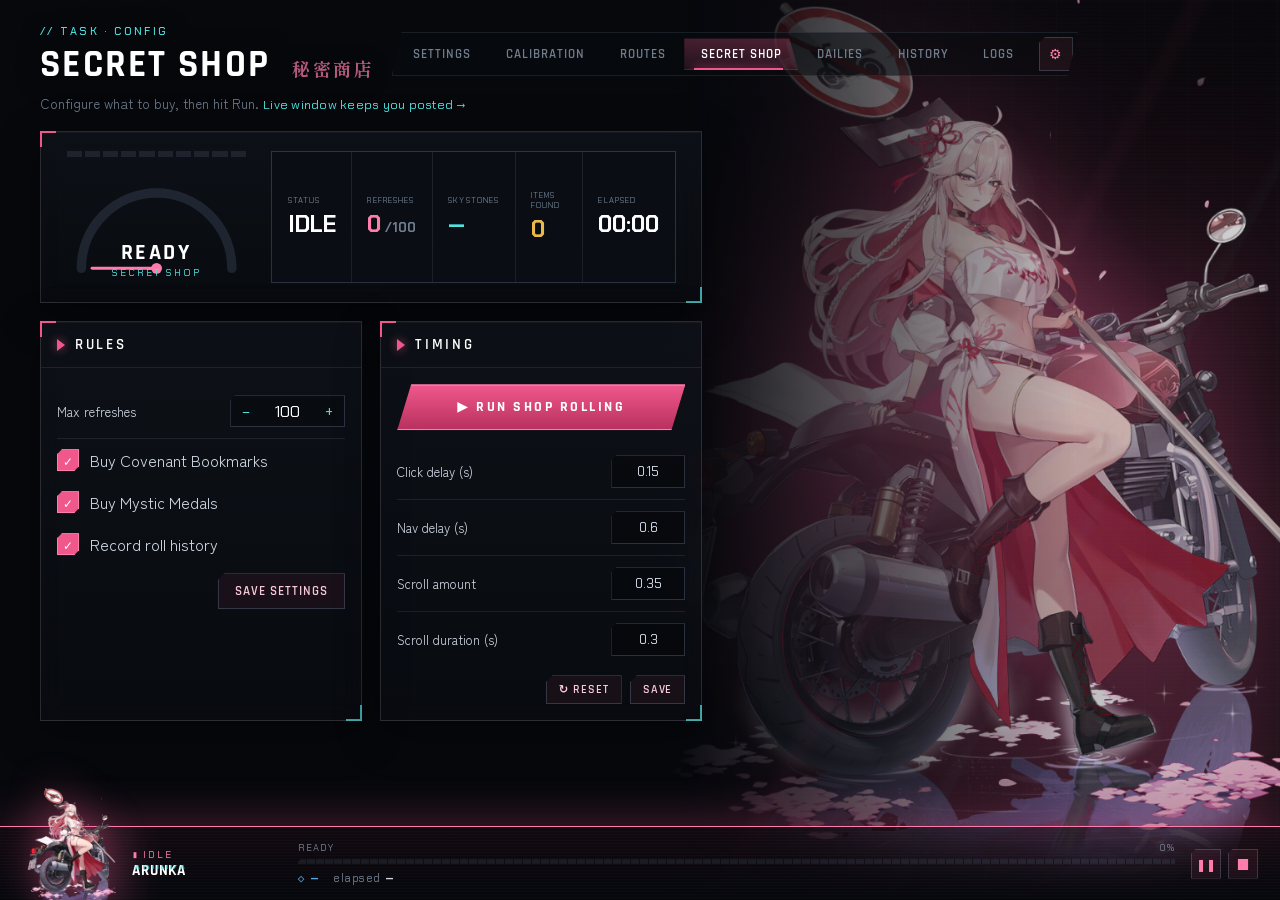
==== commit 7f122a92: "Updated tab bar and fixed some bugs" ====
--- a/ui/index.html
+++ b/ui/index.html
@@ -35,23 +35,22 @@
 <div class="petal-field" id="petals"></div>
 
 <!-- ============ SINGLE PERSISTENT NAV ============ -->
-<div class="topnav">
-  <nav class="gearnav">
-    <button class="tab" data-v="settings">Settings</button>
-    <button class="tab" data-v="calibration">Calibration</button>
-    <button class="tab" data-v="routes">Routes</button>
-    <button class="tab on" data-v="shop">Secret Shop</button>
-    <button class="tab" data-v="dailies">Dailies</button>
-    <button class="tab" data-v="history">History</button>
-    <button class="tab" data-v="logs">Logs</button>
-  </nav>
-  <button class="navsettings" data-v="settings" title="Settings">⚙</button>
-</div>
+<!-- standalone gearnav — JS moves it into the active view-head each tab switch -->
+<nav class="gearnav" id="gearnav">
+  <button class="tab" data-v="settings">Settings</button>
+  <button class="tab" data-v="calibration">Calibration</button>
+  <button class="tab" data-v="routes">Routes</button>
+  <button class="tab on" data-v="shop">Secret Shop</button>
+  <button class="tab" data-v="dailies">Dailies</button>
+  <button class="tab" data-v="history">History</button>
+  <button class="tab" data-v="logs">Logs</button>
+  <button class="navsettings" data-v="settings" id="navsettings" title="Settings">⚙</button>
+</nav>
 
 <!-- ============ VIEW: SETTINGS ============ -->
 <section class="view" id="v-settings">
   <div class="view-head">
-    <h1 data-kick="system · adb link">Settings <span class="jp">設定</span></h1>
+    <div class="head-row"><h1 data-kick="system · adb link">Settings <span class="jp">設定</span></h1></div>
     <p>Connect Arunka to your BlueStacks emulator over ADB.</p>
   </div>
   <div class="row screenwrap">
@@ -99,21 +98,35 @@
             <button data-theme-set="light">☀ White</button>
           </div>
         </div>
+        </div></div>
+    </div>
+  </div>
+  <div class="row screenwrap">
+    <div class="col panel" style="max-width:520px;">
+      <div class="cardhd">Appearance &amp; HUD</div>
+      <div class="pad">
+        <div class="optrow"><label>Theme</label>
+          <div class="segset" id="themeSeg">
+            <button data-theme-set="dark" class="on">☾ Dark</button>
+            <button data-theme-set="light">☀ White</button>
+          </div>
+        </div>
         <div class="optrow" style="border-bottom:0;"><label>Status window</label>
           <div class="segset" id="hudSeg">
-            <button data-set="seal" class="on">◉ Seal HUD</button>
+            <button data-set="seal" class="on">◉ Floating HUD</button>
             <button data-set="bar">▭ Status Bar</button>
           </div>
         </div>
       </div>
     </div>
   </div>
+
 </section>
 
 <!-- ============ VIEW: CALIBRATION ============ -->
 <section class="view" id="v-calibration">
   <div class="view-head">
-    <h1 data-kick="vision · template + nav capture">Calibration <span class="jp">照準</span></h1>
+    <div class="head-row"><h1 data-kick="vision · template + nav capture">Calibration <span class="jp">照準</span></h1></div>
     <p>Teach Arunka what to look for — drag a box to capture a template, single-click to record a nav point. <span class="hand">cyan = live matches ✦</span></p>
   </div>
   <div class="calib">
@@ -171,7 +184,7 @@
 <!-- ============ VIEW: SECRET SHOP ============ -->
 <section class="view" id="v-shop">
   <div class="view-head">
-    <h1 data-kick="task · config">Secret Shop <span class="jp">秘密商店</span></h1>
+    <div class="head-row"><h1 data-kick="task · config">Secret Shop <span class="jp">秘密商店</span></h1></div>
     <p>Configure what to buy, then hit Run. <span class="hand">Live window keeps you posted →</span></p>
   </div>
 
@@ -232,7 +245,7 @@
 <!-- ============ VIEW: ROUTES ============ -->
 <section class="view" id="v-routes">
   <div class="view-head">
-    <h1 data-kick="navigation · click sequences">Routes <span class="jp">経路</span></h1>
+    <div class="head-row"><h1 data-kick="navigation · click sequences">Routes <span class="jp">経路</span></h1></div>
     <p>Named sequences of nav points so tasks can drive through menus.</p>
   </div>
   <div class="row screenwrap">
@@ -273,7 +286,7 @@
 <!-- ============ VIEW: DAILIES ============ -->
 <section class="view" id="v-dailies">
   <div class="view-head">
-    <h1 data-kick="task · auto-claim">Dailies <span class="jp">日課</span></h1>
+    <div class="head-row"><h1 data-kick="task · auto-claim">Dailies <span class="jp">日課</span></h1></div>
     <p>Select which daily tasks to automate, then run.</p>
   </div>
   <div class="screenwrap panel" style="max-width:680px;">
@@ -290,7 +303,7 @@
 <!-- ============ VIEW: HISTORY ============ -->
 <section class="view" id="v-history">
   <div class="view-head">
-    <h1 data-kick="telemetry · run log">History <span class="jp">記録</span></h1>
+    <div class="head-row"><h1 data-kick="telemetry · run log">History <span class="jp">記録</span></h1></div>
     <p>Recorded rolls — step through each captured frame.</p>
   </div>
   <div class="row screenwrap">
@@ -329,7 +342,7 @@
 <!-- ============ VIEW: LOGS ============ -->
 <section class="view" id="v-logs">
   <div class="view-head">
-    <h1 data-kick="system · live output">Logs <span class="jp">記録</span></h1>
+    <div class="head-row"><h1 data-kick="system · live output">Logs <span class="jp">記録</span></h1></div>
     <p>Live colored output from the bot runtime.</p>
   </div>
   <div class="screenwrap panel">
@@ -349,34 +362,6 @@
   </div>
 </section>
 
-<!-- ============ SEAL HUD ============ -->
-<div class="live-seal" id="liveSeal">
-  <span class="collapse" title="collapse">▢</span>
-  <div class="top">
-    <div class="seal-portrait">
-      <span class="pulse"></span>
-      <svg class="ring" width="80" height="80" viewBox="0 0 80 80" style="position:absolute;inset:0;">
-        <circle class="trk" cx="40" cy="40" r="35" stroke-width="5"/>
-        <circle class="val" id="sealRing" cx="40" cy="40" r="35" stroke-width="5" stroke-dasharray="219.9" stroke-dashoffset="219.9"/>
-      </svg>
-      <div class="face"><img src="assets/arunka.png" alt="Arunka"></div>
-    </div>
-    <div style="flex:1;min-width:0;">
-      <div class="taskstate" id="hud-state">● idle</div>
-      <div class="tasklabel" id="hud-task">Arunka</div>
-      <div style="font-family:var(--tech);font-size:11px;color:var(--muted);margin-top:3px;" id="hud-sub">ready</div>
-    </div>
-  </div>
-  <div style="display:flex;gap:6px;margin-top:12px;flex-wrap:wrap;">
-    <span class="chip"><i class="ico blue"></i><b id="s-sky">—</b></span>
-  </div>
-  <div style="display:flex;gap:7px;margin-top:12px;align-items:center;">
-    <div class="ctrlbtn" id="hud-pause" title="pause/resume" onclick="hudPause()">❚❚</div>
-    <div class="ctrlbtn stop" title="stop" onclick="hudStop()">■</div>
-    <div style="flex:1"></div>
-    <div style="font-family:var(--tech);font-size:11px;color:var(--muted);" id="hud-elapsed">—</div>
-  </div>
-</div>
 
 <!-- ============ STATUS BAR ============ -->
 <div class="live-bar" id="liveBar">
@@ -400,6 +385,7 @@
     <div class="ctrlbtn stop" title="stop" onclick="hudStop()">■</div>
   </div>
 </div>
+
 
 <script>
 /* =====================================================================
@@ -458,32 +444,30 @@
   if(!AMB[v]) v = 'shop';
   $$('.tab').forEach(t => t.classList.toggle('on', t.dataset.v === v));
   $$('.view').forEach(s => s.classList.toggle('on', s.id === 'v-'+v));
-  $('.navsettings')?.classList.toggle('on', v === 'settings');
+  $('#navsettings')?.classList.toggle('on', v === 'settings');
   localStorage.setItem('arunka-tab', v);
   placeAmbient(v);
+  // Move the gearnav into the active view's h1 row
+  const nav = document.getElementById('gearnav');
+  const headRow = document.querySelector('#v-'+v+' .head-row');
+  if(nav && headRow) headRow.appendChild(nav);
   // Lazy-load tab data
   if(v === 'history')   loadHistory();
   if(v === 'routes')    loadRoutes();
   if(v === 'calibration') loadTemplateStatus();
 }
 $$('.tab').forEach(t => t.addEventListener('click', () => show(t.dataset.v)));
-$('.navsettings')?.addEventListener('click', () => show('settings'));
+$('#navsettings')?.addEventListener('click', () => show('settings'));
 
 // ── Theme ─────────────────────────────────────────────────────────────────────
-function setTheme(t){
+function setTheme(t, save=false){
   document.body.setAttribute('data-theme', t);
   localStorage.setItem('arunka-theme', t);
   $$('[data-theme-set]').forEach(x => x.classList.toggle('on', x.dataset.themeSet === t));
-}
-$$('[data-theme-set]').forEach(b => b.addEventListener('click', () => setTheme(b.dataset.themeSet)));
-
-// ── HUD mode ─────────────────────────────────────────────────────────────────
-function setWinMode(m){
-  localStorage.setItem('arunka-winmode', m);
-  $$('[data-set]').forEach(x => x.classList.toggle('on', x.dataset.set === m));
-  document.body.dataset.mode = m;
-}
-$$('[data-set]').forEach(b => b.addEventListener('click', () => setWinMode(b.dataset.set)));
+  if(save) api('save_settings', {ui: {theme: t}});
+}
+$$('[data-theme-set]').forEach(b => b.addEventListener('click', () => setTheme(b.dataset.themeSet, true)));
+
 
 // ── Steppers ─────────────────────────────────────────────────────────────────
 $$('.stepper button[data-step]').forEach(b => b.addEventListener('click', () => {
@@ -549,39 +533,28 @@
   const { refresh=0, found=0, elapsed='00:00', max=100, state='idle', task='Arunka', sky=null } = data;
   const pct = Math.round(refresh/max*100);
 
-  // cluster
-  $('#r-refresh').textContent = refresh;
-  $('#r-found').textContent   = found;
-  $('#r-elapsed').textContent = elapsed;
-  $('#r-max').textContent     = ` /${max}`;
-  if(sky !== null) $('#r-sky').textContent = sky.toLocaleString ? sky.toLocaleString() : sky;
-
-  // gauge ring
-  const ring = $('#sealRing');
-  if(ring) ring.style.strokeDashoffset = RINGC*(1 - refresh/max);
-
-  // seal HUD
-  $('#hud-sub').innerHTML = `refresh <b style="color:var(--sakura)">${refresh}</b>/${max} · found ${found}`;
-  $('#hud-elapsed').textContent = elapsed;
-  if(sky !== null){ $('#s-sky').textContent = sky; }
-
-  // status bar
-  $('#bar-sub').textContent    = `REFRESH ${refresh}/${max} · FOUND ${found}`;
-  $('#bar-pct').textContent    = pct+'%';
-  $('#bar-bar').style.width    = pct+'%';
-  $('#b-elapsed').textContent  = elapsed;
-  if(sky !== null) $('#b-sky').textContent = sky;
+  // tachometer cluster (always visible in main window)
+  const rr=$('#r-refresh'); if(rr) rr.textContent = refresh;
+  const rf=$('#r-found');   if(rf) rf.textContent = found;
+  const re=$('#r-elapsed'); if(re) re.textContent = elapsed;
+  const rm=$('#r-max');     if(rm) rm.textContent = ` /${max}`;
+  if(sky !== null){ const rs=$('#r-sky'); if(rs) rs.textContent = sky.toLocaleString ? sky.toLocaleString() : sky; }
+
+  // status bar (shown when mode=bar)
+  const bs=$('#bar-sub');   if(bs) bs.textContent = `REFRESH ${refresh}/${max} · FOUND ${found}`;
+  const bp=$('#bar-pct');   if(bp) bp.textContent = pct+'%';
+  const bb=$('#bar-bar');   if(bb) bb.style.width = pct+'%';
+  const be=$('#b-elapsed'); if(be) be.textContent = elapsed;
+  if(sky !== null){ const bk=$('#b-sky'); if(bk) bk.textContent = sky; }
 
   setHUDState(state, task);
 }
 
 function setHUDState(state, task='Arunka'){
   const labels = {idle:'● idle', running:'● rolling', paused:'❚ paused', done:'✓ done', error:'✕ error'};
-  $('#hud-state').textContent  = labels[state] || '● '+state;
-  $('#hud-task').textContent   = task;
-  $('#bar-state').textContent  = '▮ '+(state.toUpperCase());
-  $('#bar-task').textContent   = task.toUpperCase();
-  $('#bar-task').dataset.t     = task.toUpperCase();
+  // bar state (live-bar in main window)
+  const bs=$('#bar-state'); if(bs){ bs.textContent='▮ '+state.toUpperCase(); }
+  const bt=$('#bar-task');  if(bt){ bt.textContent=task.toUpperCase(); bt.dataset.t=task.toUpperCase(); }
 
   // cluster status + gauge RPM
   const stMap = {idle:'IDLE', running:'RUNNING', paused:'PAUSED', done:'DONE', error:'ERROR'};
@@ -986,20 +959,38 @@
     if(t.scroll_duration)   $('#t-scrolld').value= t.scroll_duration;
   });
 
+  // Load UI preferences from saved settings (overrides localStorage)
+  const ui = s.ui || {};
+  if(ui.hud_mode) setWinMode(ui.hud_mode);
+  if(ui.theme)    setTheme(ui.theme);
+
   // Check ADB status
   api('get_adb_status').then(r => window.arunka.adbStatus(r.connected, r.serial));
 }
 
-// ─── Boot ─────────────────────────────────────────────────────────────────────
+
+// ── HUD / Status Bar mode toggle ─────────────────────────────────────────────
+function setWinMode(m, save=false){
+  localStorage.setItem('arunka-winmode', m);
+  document.body.dataset.mode = m;
+  $$('[data-set]').forEach(x => x.classList.toggle('on', x.dataset.set === m));
+  const bar = document.getElementById('liveBar');
+  if(bar) bar.classList.toggle('visible', m === 'bar');
+  if(window.pywebview){
+    window.pywebview.api.set_hud_visible(m === 'seal');
+    if(save) api('save_settings', {ui: {hud_mode: m}});
+  }
+}
+$$('[data-set]').forEach(b => b.addEventListener('click', () => setWinMode(b.dataset.set, true)));
+
+// ─── Boot ────────────────────────────────────────────────────────────────────
 setTheme(localStorage.getItem('arunka-theme') || 'dark');
-setWinMode(localStorage.getItem('arunka-winmode') || 'seal');
+setWinMode(localStorage.getItem('arunka-winmode') || 'bar');
 show(localStorage.getItem('arunka-tab') || 'shop');
 paintGauge();
 
-// pywebview fires this event when the Python API is bound
 window.addEventListener('pywebviewready', init);
-// In dev (opening HTML in browser directly), init after a tick
 if(!window.pywebview) setTimeout(init, 100);
 </script>
 </body>
-</html>
+</html>
--- a/ui/arunka-app.css
+++ b/ui/arunka-app.css
@@ -38,23 +38,29 @@
   border-radius:80% 0 80% 0; opacity:0; animation:pfall linear infinite; }
 @keyframes pfall{ 0%{ transform:translateY(-20px) rotate(0); opacity:0; } 10%{ opacity:.8; } 100%{ transform:translateY(102vh) translateX(80px) rotate(420deg); opacity:0; } }
 
-/* ================= SINGLE PERSISTENT NAV (gear-selector) ================= */
-.topnav{ position:sticky; top:0; z-index:40; display:flex; align-items:center; gap:14px;
-  padding:11px 40px; background:linear-gradient(180deg, rgba(8,11,16,.96), rgba(8,11,16,.78));
-  backdrop-filter:blur(12px); border-bottom:1px solid var(--line); }
-.topnav::after{ content:""; position:absolute; left:0; right:0; bottom:-1px; height:1px;
-  background:linear-gradient(90deg, transparent, var(--crimson) 30%, var(--ice) 70%, transparent); opacity:.55; }
-.navbrand{ display:none; }
+/* ================= h1 row — gearnav lives here, to the right of the title ================= */
 
-/* the beloved gear-selector segment list — left-aligned with the page title below */
-.gearnav{ display:flex; gap:2px; margin:0; padding:5px; border:1px solid var(--line);
-  background:rgba(8,11,16,.55); clip-path:polygon(12px 0,100% 0,calc(100% - 12px) 100%,0 100%); }
-.gearnav .tab{ border:1px solid transparent; }
-.navsettings{ flex:none; margin-left:auto; width:38px; height:38px; border:1px solid var(--line-2); background:rgba(240,88,140,.08);
-  color:var(--crimson-br); font-size:16px; cursor:pointer; transition:.15s;
-  clip-path:polygon(6px 0,100% 0,100% 100%,0 100%,0 6px); }
+/* .head-row: flex container holding the h1 + gearnav on the same line */
+.head-row{ display:flex; align-items:center; gap:18px; flex-wrap:nowrap; }
+.head-row h1{ flex:none; }
+
+/* Gear-selector tabs — sit to the right of the h1 inside head-row */
+.gearnav{ display:flex; gap:2px; padding:4px; border:1px solid var(--line);
+  background:rgba(8,11,16,.55); clip-path:polygon(10px 0,100% 0,calc(100% - 10px) 100%,0 100%);
+  margin-left:auto; align-items:center; }
+.gearnav .tab{ border:1px solid transparent; font-size:clamp(11px,1vw,14px); padding:7px clamp(10px,1.2vw,17px); }
+
+/* Settings gear — last item inside gearnav */
+.navsettings{ flex:none; width:34px; height:34px; border:1px solid var(--line-2); background:rgba(240,88,140,.08);
+  color:var(--crimson-br); font-size:14px; cursor:pointer; transition:.15s;
+  clip-path:polygon(6px 0,100% 0,100% 100%,0 100%,0 6px); margin-left:6px; }
 .navsettings:hover{ background:var(--crimson); color:#fff; }
 .navsettings.on{ background:var(--crimson); color:#fff; border-color:var(--crimson-br); }
+
+/* No standalone topnav — hide it if still present */
+.topnav{ display:none; }
+
+body[data-shell="c"] .view-head{ margin-bottom:14px; }
 
 /* ---- content hugs the left; Arunka gets the right ---- */
 /* Width = 58vw so content scales with the window; cap at 1200px on very wide screens */
@@ -63,6 +69,10 @@
 
 /* legacy glass-nav rules (unused, kept harmless) */
 body[data-shell="c"] .brandbar{ display:none; }
+
+/* Status bar: hidden unless explicitly shown by JS (setWinMode) */
+.live-bar{ display:none !important; }
+.live-bar.visible{ display:flex !important; }
 
 /* ---- glass panels everywhere ---- */
 body[data-shell="c"] .panel{
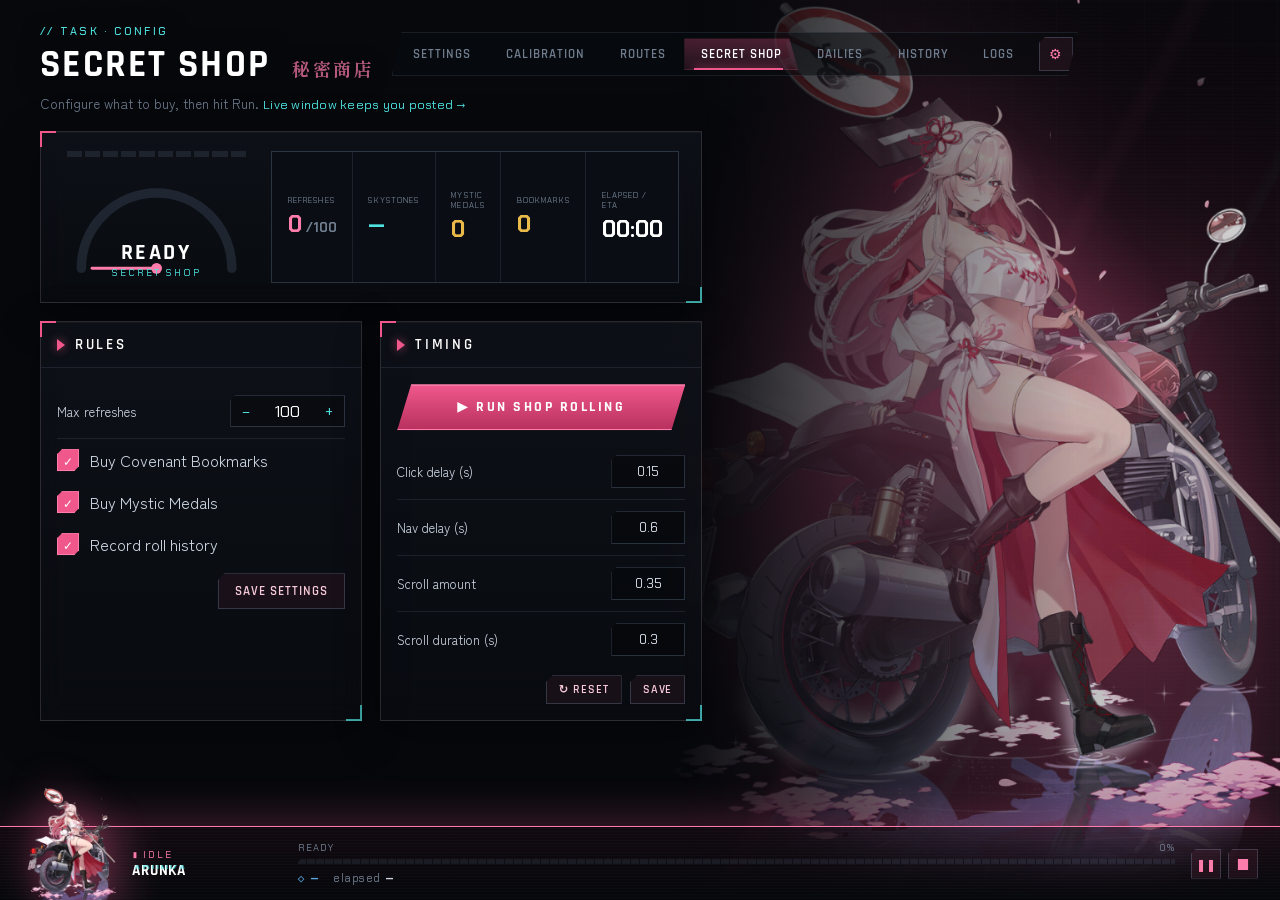
==== commit d92211e1: "Added OCR for SS, estimated time, update shop rolling with the KR one everything isnt plugged in the" ====
--- a/ui/index.html
+++ b/ui/index.html
@@ -206,11 +206,12 @@
       </div>
     </div>
     <div class="readouts">
-      <div class="cell"><div class="k">Status</div><div class="v" id="r-status">IDLE</div></div>
+
       <div class="cell"><div class="k">Refreshes</div><div class="v pink"><span id="r-refresh">0</span><span style="font-size:13px;color:var(--muted)" id="r-max"> /100</span></div></div>
       <div class="cell"><div class="k">Skystones</div><div class="v ice" id="r-sky">—</div></div>
-      <div class="cell"><div class="k">Items found</div><div class="v gold" id="r-found">0</div></div>
-      <div class="cell"><div class="k">Elapsed</div><div class="v" id="r-elapsed">00:00</div></div>
+      <div class="cell"><div class="k">Mystic medals</div><div class="v gold" id="r-mystic">0</div></div>
+      <div class="cell"><div class="k">Bookmarks</div><div class="v gold" id="r-covenant">0</div></div>
+      <div class="cell"><div class="k">Elapsed / ETA</div><div class="v" id="r-elapsed">00:00</div></div>
     </div>
   </div>
 
@@ -218,7 +219,7 @@
     <div class="col panel">
       <div class="cardhd">Rules</div>
       <div class="pad">
-        <div class="field"><label>Max refreshes</label><div class="stepper"><button data-step="-1" data-t="maxref">−</button><span class="v" id="maxref">100</span><button data-step="1" data-t="maxref">+</button></div></div>
+        <div class="field"><label>Max refreshes</label><div class="stepper"><button data-step="-1" data-t="maxref">−</button><span class="v" id="maxref" contenteditable="true" inputmode="numeric" spellcheck="false">100</span><button data-step="1" data-t="maxref">+</button></div></div>
         <div class="check"><div class="box on" id="chk-bookmarks">✓</div><label>Buy Covenant Bookmarks</label></div>
         <div class="check"><div class="box on" id="chk-mystic">✓</div><label>Buy Mystic Medals</label></div>
         <div class="check"><div class="box on" id="chk-history">✓</div><label>Record roll history</label></div>
@@ -413,6 +414,17 @@
 // Gauge animation
 const ARC = 197.9, RINGC = 219.9;
 let _rpm = 0, _rpmTarget = 0, _raf = null;
+
+// Step → gauge position (0–1) + centre label
+const STEP_GAUGE = {
+  navigate: { rpm: 0.05, label: 'NAV'    },
+  scan_top: { rpm: 0.20, label: 'SCAN ↑' },
+  scroll_1: { rpm: 0.38, label: '↓↓'     },
+  scan_mid: { rpm: 0.55, label: 'SCAN'   },
+  scroll_2: { rpm: 0.70, label: '↓↓'     },
+  scan_bot: { rpm: 0.82, label: 'SCAN ↓' },
+  refresh:  { rpm: 0.95, label: 'REFRESH'},
+};
 
 // ── Petals ───────────────────────────────────────────────────────────────────
 (function(){
@@ -473,9 +485,31 @@
 $$('.stepper button[data-step]').forEach(b => b.addEventListener('click', () => {
   const el = document.getElementById(b.dataset.t);
   let v = parseInt(el.textContent.replace(/,/g,'')) + (+b.dataset.step);
-  v = Math.max(0, v);
+  v = Math.max(1, v);
   el.textContent = v.toLocaleString();
 }));
+
+// Editable stepper spans — sanitize on blur, select-all on focus
+$$('.stepper span.v[contenteditable]').forEach(el => {
+  el.addEventListener('focus', () => {
+    const range = document.createRange();
+    range.selectNodeContents(el);
+    const sel = window.getSelection();
+    sel.removeAllRanges();
+    sel.addRange(range);
+  });
+  el.addEventListener('blur', () => {
+    let v = parseInt(el.textContent.replace(/,/g,''));
+    if (isNaN(v) || v < 1) v = 1;
+    el.textContent = v.toLocaleString();
+  });
+  el.addEventListener('keydown', e => {
+    if (e.key === 'Enter') { e.preventDefault(); el.blur(); }
+    // Allow only digits, backspace, delete, arrows
+    if (!/^[0-9]$/.test(e.key) && !['Backspace','Delete','ArrowLeft','ArrowRight','Tab'].includes(e.key))
+      e.preventDefault();
+  });
+});
 
 // ── Checkboxes ───────────────────────────────────────────────────────────────
 $$('.check .box').forEach(b => b.addEventListener('click', () => {
@@ -530,21 +564,24 @@
 
 // ── HUD sync ──────────────────────────────────────────────────────────────────
 function syncHUD(data){
-  const { refresh=0, found=0, elapsed='00:00', max=100, state='idle', task='Arunka', sky=null } = data;
+  const { refresh=0, found=0, mystic=0, covenant=0, elapsed='00:00', eta=null, max=100, state='idle', task='Arunka', sky=null } = data;
   const pct = Math.round(refresh/max*100);
+  const timeStr = eta ? `${elapsed} / ~${eta}` : elapsed;
 
   // tachometer cluster (always visible in main window)
   const rr=$('#r-refresh'); if(rr) rr.textContent = refresh;
-  const rf=$('#r-found');   if(rf) rf.textContent = found;
-  const re=$('#r-elapsed'); if(re) re.textContent = elapsed;
+  const rf=$('#r-found');     if(rf) rf.textContent = found;
+  const rmy=$('#r-mystic');   if(rmy) rmy.textContent = mystic;
+  const rcv=$('#r-covenant'); if(rcv) rcv.textContent = covenant;
+  const re=$('#r-elapsed'); if(re) re.textContent = timeStr;
   const rm=$('#r-max');     if(rm) rm.textContent = ` /${max}`;
   if(sky !== null){ const rs=$('#r-sky'); if(rs) rs.textContent = sky.toLocaleString ? sky.toLocaleString() : sky; }
 
   // status bar (shown when mode=bar)
-  const bs=$('#bar-sub');   if(bs) bs.textContent = `REFRESH ${refresh}/${max} · FOUND ${found}`;
+  const bs=$('#bar-sub');   if(bs) bs.textContent = `REFRESH ${refresh}/${max} · ✦${mystic} ☆${covenant}`;
   const bp=$('#bar-pct');   if(bp) bp.textContent = pct+'%';
   const bb=$('#bar-bar');   if(bb) bb.style.width = pct+'%';
-  const be=$('#b-elapsed'); if(be) be.textContent = elapsed;
+  const be=$('#b-elapsed'); if(be) be.textContent = timeStr;
   if(sky !== null){ const bk=$('#b-sky'); if(bk) bk.textContent = sky; }
 
   setHUDState(state, task);
@@ -559,8 +596,10 @@
   // cluster status + gauge RPM
   const stMap = {idle:'IDLE', running:'RUNNING', paused:'PAUSED', done:'DONE', error:'ERROR'};
   const stEl = $('#r-status'); if(stEl) stEl.textContent = stMap[state]||state.toUpperCase();
-  const gst  = $('#g-st');     if(gst)  gst.textContent  = state==='running'?'ROLL':state==='done'?'DONE':'READY';
-  _rpmTarget = state==='running' ? 0.65 + Math.random()*0.25 : 0;
+  const gst  = $('#g-st');
+  if(state === 'done')        { if(gst) gst.textContent = 'DONE';  _rpmTarget = 0; }
+  else if(state !== 'running'){ if(gst) gst.textContent = 'READY'; _rpmTarget = 0; }
+  // When running, the gauge is driven step-by-step via shopStep() — don't override.
 }
 
 // ─── Python → JS callbacks (window.arunka) ────────────────────────────────────
@@ -587,6 +626,12 @@
   shopProgress(data){
     _shopRunning = true;
     syncHUD({...data, state: _shopPaused ? 'paused' : 'running', task:'Secret Shop'});
+  },
+
+  shopStep(step){
+    const s = STEP_GAUGE[step]; if(!s) return;
+    _rpmTarget = s.rpm;
+    const gst = $('#g-st'); if(gst) gst.textContent = s.label;
   },
 
   shopState(state){
@@ -797,7 +842,7 @@
 // ─── Secret Shop ─────────────────────────────────────────────────────────────
 function getShopConfig(){
   return {
-    refresh_limit:    parseInt($('#maxref').textContent) || 100,
+    refresh_limit:    parseInt($('#maxref').textContent.replace(/,/g,'')) || 100,
     buy_bookmarks:    $('#chk-bookmarks').classList.contains('on'),
     buy_mystic_medals:$('#chk-mystic').classList.contains('on'),
     click_delay:      parseFloat($('#t-click').value)||0.15,
@@ -815,7 +860,7 @@
 function resetShop(){ api('stop_shop').then(() => { _shopRunning=false; _shopPaused=false; syncHUD({state:'idle'}); window.arunka.shopState('idle'); }); }
 
 function saveShopSettings(){
-  api('save_settings',{ secret_shop:{ refresh_limit:parseInt($('#maxref').textContent)||100,
+  api('save_settings',{ secret_shop:{ refresh_limit:parseInt($('#maxref').textContent.replace(/,/g,''))||100,
     buy_bookmarks:$('#chk-bookmarks').classList.contains('on'), buy_mystic_medals:$('#chk-mystic').classList.contains('on'),
     enabled:$('#chk-history').classList.contains('on') },
     timing:{ click_delay:parseFloat($('#t-click').value), navigation_delay:parseFloat($('#t-nav').value),
@@ -852,7 +897,8 @@
       const el = document.createElement('div');
       el.className='runitem';
       const label = (run.id||'').replace('_',' · ').replace(/-/g,':');
-      el.innerHTML=`<div><div class="t">${label}</div><div class="s">${run.rolls||0} rolls · ${run.bought||0} bought</div></div><span class="arrow">▸</span>`;
+      const dur = run.duration_seconds != null ? ` · ${fmtDur(run.duration_seconds)}` : '';
+      el.innerHTML=`<div><div class="t">${label}</div><div class="s">${run.rolls||0} rolls · ${run.bought||0} bought${dur}</div></div><span class="arrow">▸</span>`;
       el.addEventListener('click', () => selectRun(run));
       list.appendChild(el);
     });
@@ -927,6 +973,18 @@
   const box=$('#autoscroll-box');
   box.classList.toggle('on',_autoscroll);
   box.textContent = _autoscroll ? '✓' : '';
+}
+
+// ─── Duration formatter ───────────────────────────────────────────────────────
+function fmtDur(s) {
+  if (s == null) return '—';
+  s = Math.max(0, Math.floor(s));
+  if (s < 3600) {
+    const m = Math.floor(s / 60), ss = s % 60;
+    return `${m}:${String(ss).padStart(2, '0')}`;
+  }
+  const h = Math.floor(s / 3600), m = Math.floor((s % 3600) / 60), ss = s % 60;
+  return `${h}:${String(m).padStart(2, '0')}:${String(ss).padStart(2, '0')}`;
 }
 
 // ─── pywebview API helper ─────────────────────────────────────────────────────
@@ -983,6 +1041,21 @@
 }
 $$('[data-set]').forEach(b => b.addEventListener('click', () => setWinMode(b.dataset.set, true)));
 
+// ─── History keyboard navigation ─────────────────────────────────────────────
+document.addEventListener('keydown', e => {
+  // Only active when History tab is visible and no input is focused
+  const active = document.querySelector('.view.on');
+  if (!active || active.id !== 'v-history') return;
+  if (['INPUT','TEXTAREA','SELECT'].includes(document.activeElement?.tagName)) return;
+
+  switch(e.key) {
+    case 'ArrowLeft':  e.preventDefault(); prevRoll();             break;
+    case 'ArrowRight': e.preventDefault(); nextRoll();             break;
+    case 'ArrowUp':    e.preventDefault(); switchHalf('top');      break;
+    case 'ArrowDown':  e.preventDefault(); switchHalf('bottom');   break;
+  }
+});
+
 // ─── Boot ────────────────────────────────────────────────────────────────────
 setTheme(localStorage.getItem('arunka-theme') || 'dark');
 setWinMode(localStorage.getItem('arunka-winmode') || 'bar');
